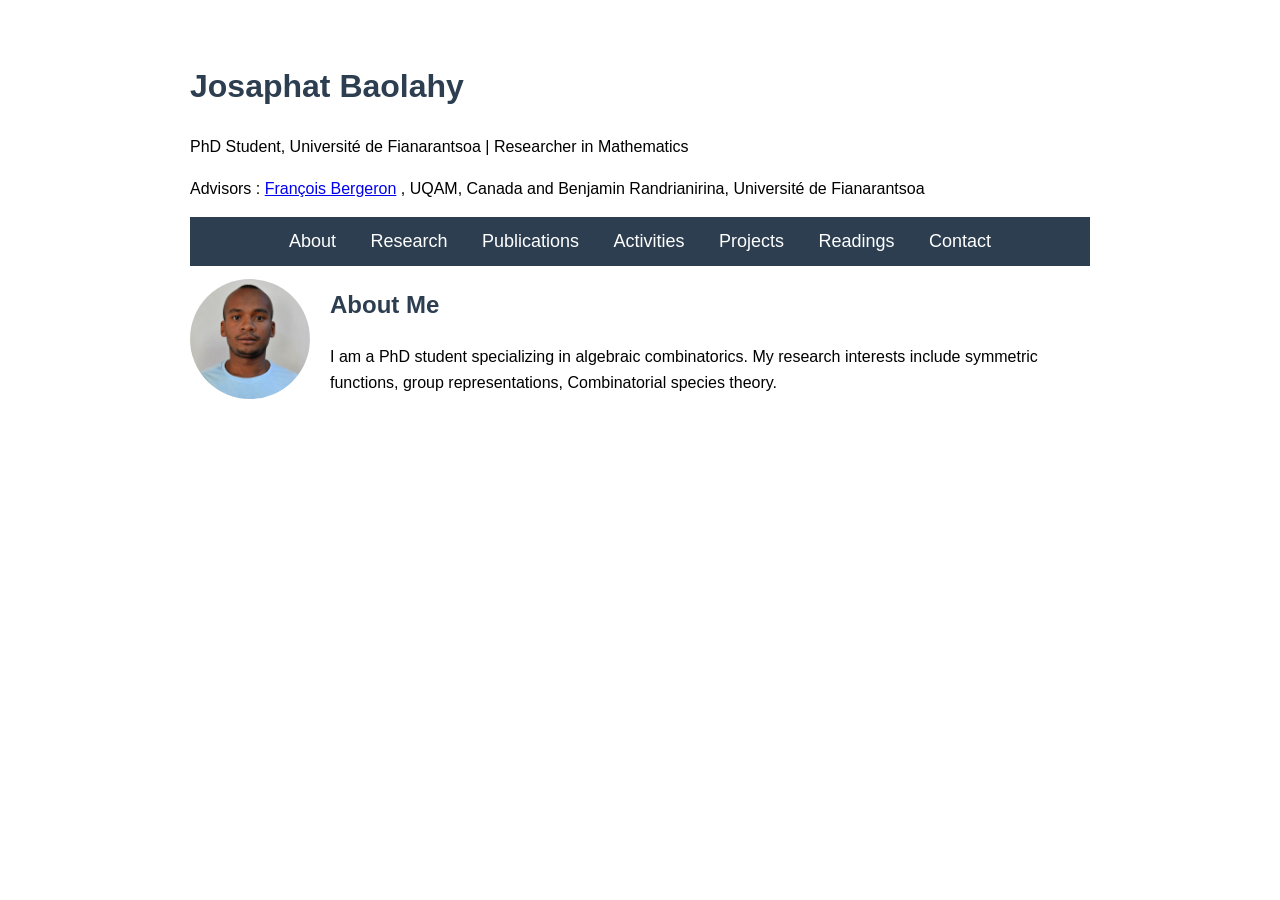
==== index.html @ b623a499 "Update index.html" ====
<!DOCTYPE html>
<html lang="en">
<head>
    <meta charset="UTF-8">
    <meta name="viewport" content="width=device-width, initial-scale=1.0">
    <title>Josaphat Baolahy - Website</title>
    <style>
        body {
            font-family: Arial, sans-serif;
            max-width: 900px;
            margin: 20px auto;
            padding: 20px;
            line-height: 1.6;
        }
        h1, h2 {
            color: #2c3e50;
        }
        nav {
            background: #2c3e50;
            padding: 10px;
            text-align: center;
        }
        nav a {
            color: white;
            margin: 0 15px;
            text-decoration: none;
            font-size: 18px;
        }
        nav a:hover {
            text-decoration: underline;
        }
        .content {
            display: none;
            align-items: center;
        }
        .active {
            display: flex;
        }
        .content img {
            width: 120px;
            height: 120px;
            border-radius: 50%;
            margin-right: 20px;
        }
    </style>
    <script>
        function showSection(sectionId) {
            var sections = document.querySelectorAll('.content');
            sections.forEach(section => section.classList.remove('active'));
            document.getElementById(sectionId).classList.add('active');
        }
    </script>
</head>
<body>
    <header>
        <h1>Josaphat Baolahy</h1>
        <p>PhD Student, Université de Fianarantsoa | Researcher in Mathematics</p>
        <p>Advisors : <a href="https://bergeron.math.uqam.ca/fr/francois-bergeron/"> François Bergeron</a> , UQAM, Canada and Benjamin Randrianirina, Université de Fianarantsoa </p>
    </header>
    
    <nav>
        <a href="#" onclick="showSection('about')">About</a>
        <a href="#" onclick="showSection('research')">Research</a>
        <a href="#" onclick="showSection('publications')">Publications</a>
        <a href="#" onclick="showSection('activities')">Activities</a>
        <a href="#" onclick="showSection('projects')">Projects</a>
        <a href="#" onclick="showSection('readings')">Readings</a>
        <a href="#" onclick="showSection('contact')">Contact</a>
    </nav>
    
    <section id="about" class="content active">
        <img src="Josaphat-Baolahy.jpg" alt="About Me Image">
        <div>
            <h2>About Me</h2>
            <p>I am a PhD student specializing in algebraic combinatorics. My research interests include symmetric functions, group representations, Combinatorial species theory.</p>
        </div>
    </section>
    
    <section id="research" class="content">
        <div>
            <h2>Research</h2>
            <ol>
                <li> <a href="https://www.researchgate.net/publication/368405559_Schur_expansion_of_the_cycle_index_series_of_species"> Schur expansion of the cycle index series </a>- Master Thesis</li>
                <li> <a href="https://www.researchgate.net/publication/384903000_Class_Order_of_the_Cycle_Partition_nm_in_S"> Class Order of the Cycle Partition $(nm)$ in $S_n\wr S_m$ </a></li>
                
            </ol>
            <p>My current work focuses on Schur positivity in symmetric functions and Schur expansion of tensor power .</p>
            
        </div>
    </section>
    
    <section id="publications" class="content">
        <div>
            <h2>Publications</h2>
            <p> No publications yet </p>
        </div>
    </section>
    
    <section id="activities" class="content">
        <div>
            <h2>Activities</h2>
            <ul>
                <li><a href="https://math.stackexchange.com/users/677838/josaphat-baolahy">Math Stackexchange</a></li>
                <li><a href="https://www.hackerrank.com/profile/japhtbaolahy">Hackerrank 2</a> </li>
                <li><a href="https://oeis.org/search?q=josaphat+baolahy&language=english&go=Search">OEIS </a> </li>
                <li><p> Learning Data Science Data Wrangling, Exploration, Visualization, and Modeling with Python, par Sam Lau, Joseph Gonzalez, Deborah Nolan · 2023</p></li>
                <li><p>Hands-On Machine Learning with Scikit-Learn, Keras, and TensorFlow, par Aurélien Géron · 2022</p></li>
            </ul>
        </div>
    </section>
    <section id="projects" class="content">
        <div>
            <h2>Projects</h2>
            <ul>
                <li> <strong> Finance</strong></li>
                <li> <strong> Healthcare</strong></li>
                <li> <strong> Climate Change and Ecology</strong></li>
                <li> <strong> Business</strong></li>
            </ul>
        </div>

    </section>
    <section id="readings" class="content">
        <div>
            <h2>Readings</h2>
            <ul>
               <li><p>The Man Who Solved the Market: How Jim Simons Launched the Quant Revolution Hardcover – Illustrated, November 5, 2019, by Gregory Zuckerman</p></li> 
            </ul>

        </div>
    </section>
    <section id="contact" class="content">
        <div>
            <h2>Contact</h2>
            <p>Email1: <a href="mailto:japhtbaolahy@gmail.com"> japhtbaolahy@gmail.com </a></p>
            <p>Email2: <a href="mailto:josaphat.baolahy@univ-fianarantsoa.mg"> josaphat.baolahy@univ-fianarantsoa.mg</a></p>
        </div>
    </section>
</body>
</html>
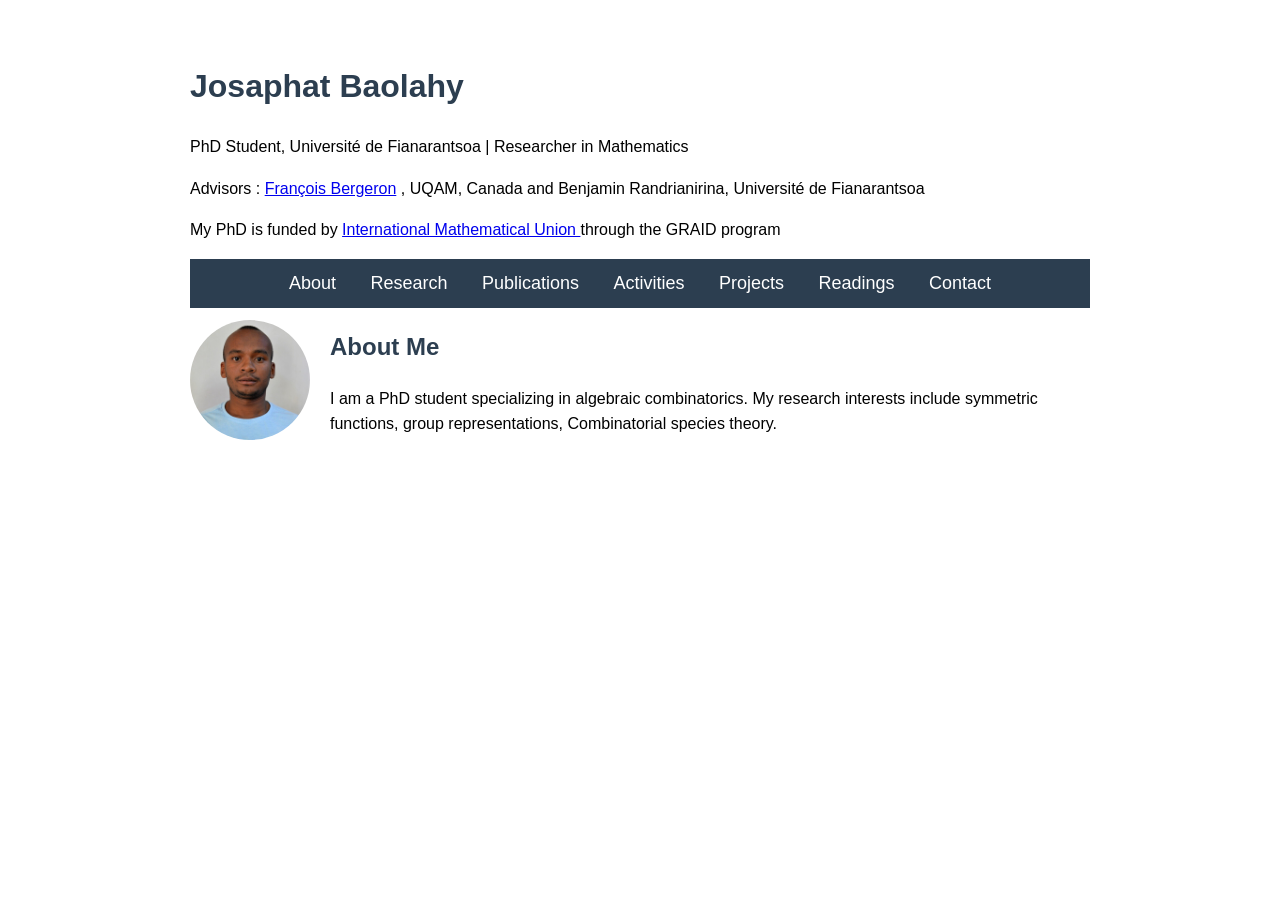
==== commit 5d6e20f8: "Update index.html" ====
--- a/index.html
+++ b/index.html
@@ -56,6 +56,7 @@
         <h1>Josaphat Baolahy</h1>
         <p>PhD Student, Université de Fianarantsoa | Researcher in Mathematics</p>
         <p>Advisors : <a href="https://bergeron.math.uqam.ca/fr/francois-bergeron/"> François Bergeron</a> , UQAM, Canada and Benjamin Randrianirina, Université de Fianarantsoa </p>
+        <p>My PhD is funded by <a href="https://friends-imu.org/graid/"> International Mathematical Union </a> through the GRAID program </p>
     </header>
     
     <nav>
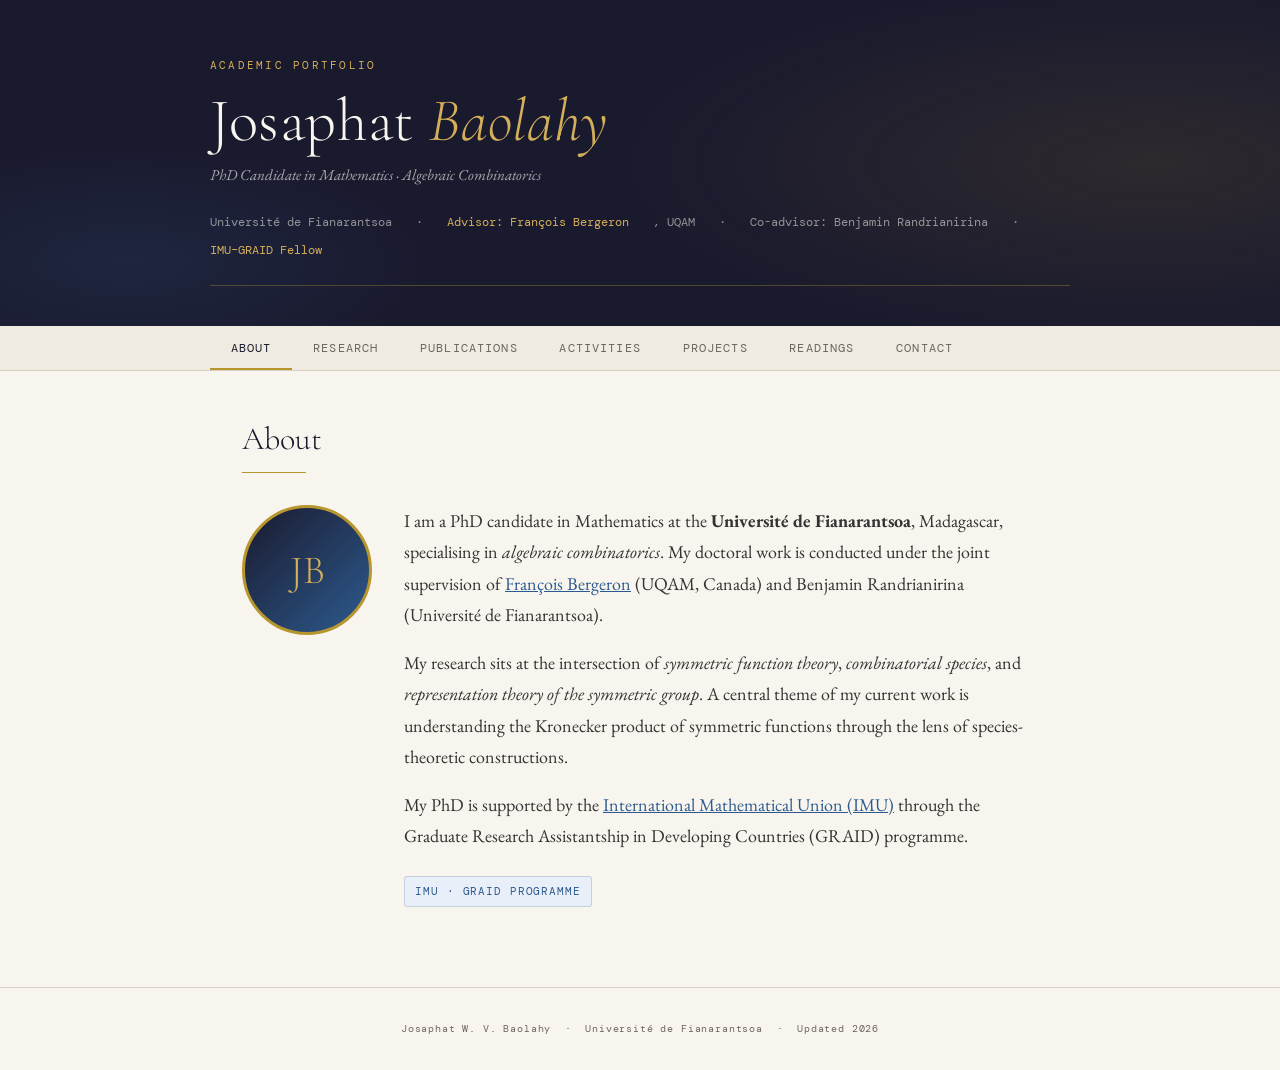
==== commit 9801464b: "Update index.html" ====
--- a/index.html
+++ b/index.html
@@ -1,142 +1,819 @@
 <!DOCTYPE html>
 <html lang="en">
 <head>
-    <meta charset="UTF-8">
-    <meta name="viewport" content="width=device-width, initial-scale=1.0">
-    <title>Josaphat Baolahy - Website</title>
-    <style>
-        body {
-            font-family: Arial, sans-serif;
-            max-width: 900px;
-            margin: 20px auto;
-            padding: 20px;
-            line-height: 1.6;
-        }
-        h1, h2 {
-            color: #2c3e50;
-        }
-        nav {
-            background: #2c3e50;
-            padding: 10px;
-            text-align: center;
-        }
-        nav a {
-            color: white;
-            margin: 0 15px;
-            text-decoration: none;
-            font-size: 18px;
-        }
-        nav a:hover {
-            text-decoration: underline;
-        }
-        .content {
-            display: none;
-            align-items: center;
-        }
-        .active {
-            display: flex;
-        }
-        .content img {
-            width: 120px;
-            height: 120px;
-            border-radius: 50%;
-            margin-right: 20px;
-        }
-    </style>
-    <script>
-        function showSection(sectionId) {
-            var sections = document.querySelectorAll('.content');
-            sections.forEach(section => section.classList.remove('active'));
-            document.getElementById(sectionId).classList.add('active');
-        }
-    </script>
+  <meta charset="UTF-8" />
+  <meta name="viewport" content="width=device-width, initial-scale=1.0" />
+  <title>Josaphat Baolahy — Mathematician</title>
+  <link rel="preconnect" href="https://fonts.googleapis.com" />
+  <link rel="preconnect" href="https://fonts.gstatic.com" crossorigin />
+  <link href="https://fonts.googleapis.com/css2?family=EB+Garamond:ital,wght@0,400;0,500;0,600;1,400;1,500&family=DM+Mono:wght@300;400&family=Cormorant+Garamond:ital,wght@0,300;0,400;0,600;1,300;1,400&display=swap" rel="stylesheet" />
+  <style>
+    :root {
+      --ink:        #1a1a2e;
+      --paper:      #f8f5ef;
+      --cream:      #f0ebe0;
+      --gold:       #b8962e;
+      --gold-light: #d4af5a;
+      --muted:      #6b6560;
+      --rule:       #d8d0c4;
+      --accent:     #2d5a8e;
+      --accent-lt:  #e8eff8;
+      --card-bg:    #ffffff;
+    }
+
+    *, *::before, *::after { box-sizing: border-box; margin: 0; padding: 0; }
+
+    html { scroll-behavior: smooth; }
+
+    body {
+      font-family: 'EB Garamond', Georgia, serif;
+      background: var(--paper);
+      color: var(--ink);
+      font-size: 18px;
+      line-height: 1.75;
+    }
+
+    /* ── HEADER ── */
+    header {
+      background: var(--ink);
+      color: var(--paper);
+      padding: 3.5rem 2rem 2.5rem;
+      position: relative;
+      overflow: hidden;
+    }
+    header::before {
+      content: '';
+      position: absolute;
+      top: 0; left: 0; right: 0; bottom: 0;
+      background:
+        radial-gradient(ellipse 60% 80% at 90% 50%, rgba(184,150,46,0.12) 0%, transparent 70%),
+        radial-gradient(ellipse 40% 60% at 10% 80%, rgba(45,90,142,0.18) 0%, transparent 60%);
+      pointer-events: none;
+    }
+    .header-inner {
+      max-width: 860px;
+      margin: 0 auto;
+      position: relative;
+    }
+    .header-label {
+      font-family: 'DM Mono', monospace;
+      font-size: 0.7rem;
+      letter-spacing: 0.2em;
+      text-transform: uppercase;
+      color: var(--gold-light);
+      margin-bottom: 0.75rem;
+    }
+    header h1 {
+      font-family: 'Cormorant Garamond', serif;
+      font-weight: 300;
+      font-size: clamp(2.4rem, 6vw, 3.8rem);
+      line-height: 1.1;
+      letter-spacing: 0.01em;
+      margin-bottom: 0.5rem;
+    }
+    header h1 em {
+      font-style: italic;
+      color: var(--gold-light);
+    }
+    .header-sub {
+      font-size: 0.95rem;
+      color: rgba(248,245,239,0.65);
+      margin-bottom: 1.5rem;
+      font-style: italic;
+    }
+    .header-meta {
+      display: flex;
+      flex-wrap: wrap;
+      gap: 0.5rem 1.5rem;
+      font-family: 'DM Mono', monospace;
+      font-size: 0.72rem;
+      color: rgba(248,245,239,0.55);
+    }
+    .header-meta a { color: var(--gold-light); text-decoration: none; }
+    .header-meta a:hover { text-decoration: underline; }
+    .header-divider {
+      border: none;
+      border-top: 1px solid rgba(184,150,46,0.35);
+      margin: 1.5rem 0 0;
+    }
+
+    /* ── NAV ── */
+    nav {
+      background: var(--cream);
+      border-bottom: 1px solid var(--rule);
+      position: sticky;
+      top: 0;
+      z-index: 100;
+    }
+    .nav-inner {
+      max-width: 860px;
+      margin: 0 auto;
+      display: flex;
+      gap: 0;
+      overflow-x: auto;
+      scrollbar-width: none;
+    }
+    .nav-inner::-webkit-scrollbar { display: none; }
+    nav button {
+      background: none;
+      border: none;
+      padding: 0.9rem 1.3rem;
+      font-family: 'DM Mono', monospace;
+      font-size: 0.72rem;
+      letter-spacing: 0.1em;
+      text-transform: uppercase;
+      color: var(--muted);
+      cursor: pointer;
+      white-space: nowrap;
+      position: relative;
+      transition: color 0.2s;
+    }
+    nav button::after {
+      content: '';
+      position: absolute;
+      bottom: 0; left: 0; right: 0;
+      height: 2px;
+      background: var(--gold);
+      transform: scaleX(0);
+      transition: transform 0.2s ease;
+    }
+    nav button:hover { color: var(--ink); }
+    nav button.active { color: var(--ink); }
+    nav button.active::after { transform: scaleX(1); }
+
+    /* ── MAIN ── */
+    main {
+      max-width: 860px;
+      margin: 0 auto;
+      padding: 2.5rem 2rem 5rem;
+    }
+
+    .section { display: none; animation: fadeUp 0.35s ease both; }
+    .section.active { display: block; }
+
+    @keyframes fadeUp {
+      from { opacity: 0; transform: translateY(10px); }
+      to   { opacity: 1; transform: translateY(0); }
+    }
+
+    /* ── SECTION HEADER ── */
+    .section-title {
+      font-family: 'Cormorant Garamond', serif;
+      font-weight: 300;
+      font-size: 2rem;
+      color: var(--ink);
+      margin-bottom: 0.3rem;
+    }
+    .section-rule {
+      border: none;
+      border-top: 1px solid var(--gold);
+      margin-bottom: 2rem;
+      width: 4rem;
+    }
+
+    /* ── ABOUT ── */
+    .about-grid {
+      display: grid;
+      grid-template-columns: 130px 1fr;
+      gap: 2rem;
+      align-items: start;
+    }
+    @media (max-width: 560px) {
+      .about-grid { grid-template-columns: 1fr; }
+      .about-photo { width: 100px !important; }
+    }
+    .about-photo {
+      width: 130px;
+      height: 130px;
+      border-radius: 50%;
+      object-fit: cover;
+      border: 3px solid var(--gold);
+      display: block;
+    }
+    .about-photo-placeholder {
+      width: 130px;
+      height: 130px;
+      border-radius: 50%;
+      background: linear-gradient(135deg, var(--ink) 0%, var(--accent) 100%);
+      display: flex;
+      align-items: center;
+      justify-content: center;
+      color: var(--gold-light);
+      font-family: 'Cormorant Garamond', serif;
+      font-size: 2.5rem;
+      font-weight: 300;
+      border: 3px solid var(--gold);
+      flex-shrink: 0;
+    }
+    .about-text p { margin-bottom: 1rem; color: #333; }
+    .about-text p:last-child { margin-bottom: 0; }
+    .about-text a { color: var(--accent); }
+    .funding-tag {
+      display: inline-flex;
+      align-items: center;
+      gap: 0.4rem;
+      font-family: 'DM Mono', monospace;
+      font-size: 0.68rem;
+      letter-spacing: 0.08em;
+      text-transform: uppercase;
+      background: var(--accent-lt);
+      color: var(--accent);
+      border: 1px solid rgba(45,90,142,0.2);
+      border-radius: 3px;
+      padding: 0.3rem 0.65rem;
+      margin-top: 0.5rem;
+    }
+
+    /* ── RESEARCH ── */
+    .paper-card {
+      background: var(--card-bg);
+      border: 1px solid var(--rule);
+      border-left: 3px solid var(--gold);
+      border-radius: 4px;
+      padding: 1.4rem 1.5rem;
+      margin-bottom: 1.2rem;
+      transition: box-shadow 0.2s, border-left-color 0.2s;
+    }
+    .paper-card:hover {
+      box-shadow: 0 4px 16px rgba(0,0,0,0.07);
+      border-left-color: var(--accent);
+    }
+    .paper-card .paper-tag {
+      font-family: 'DM Mono', monospace;
+      font-size: 0.65rem;
+      letter-spacing: 0.12em;
+      text-transform: uppercase;
+      color: var(--gold);
+      margin-bottom: 0.4rem;
+    }
+    .paper-card h3 {
+      font-family: 'Cormorant Garamond', serif;
+      font-weight: 500;
+      font-size: 1.2rem;
+      margin-bottom: 0.4rem;
+      line-height: 1.35;
+    }
+    .paper-card h3 a { color: var(--ink); text-decoration: none; }
+    .paper-card h3 a:hover { color: var(--accent); }
+    .paper-card .paper-meta {
+      font-family: 'DM Mono', monospace;
+      font-size: 0.7rem;
+      color: var(--muted);
+      margin-bottom: 0.6rem;
+    }
+    .paper-card .paper-abstract {
+      font-size: 0.9rem;
+      color: #555;
+      line-height: 1.6;
+    }
+    .paper-card .paper-links {
+      margin-top: 0.9rem;
+      display: flex;
+      gap: 0.6rem;
+      flex-wrap: wrap;
+    }
+    .paper-link {
+      font-family: 'DM Mono', monospace;
+      font-size: 0.68rem;
+      letter-spacing: 0.06em;
+      text-transform: uppercase;
+      padding: 0.3rem 0.75rem;
+      border-radius: 3px;
+      text-decoration: none;
+      transition: background 0.2s, color 0.2s;
+    }
+    .paper-link.primary {
+      background: var(--ink);
+      color: var(--paper);
+    }
+    .paper-link.primary:hover { background: var(--accent); }
+    .paper-link.secondary {
+      background: transparent;
+      color: var(--muted);
+      border: 1px solid var(--rule);
+    }
+    .paper-link.secondary:hover { border-color: var(--accent); color: var(--accent); }
+
+    .research-interests {
+      background: var(--cream);
+      border: 1px solid var(--rule);
+      border-radius: 4px;
+      padding: 1.2rem 1.5rem;
+      margin-top: 1.5rem;
+    }
+    .research-interests h4 {
+      font-family: 'DM Mono', monospace;
+      font-size: 0.7rem;
+      letter-spacing: 0.12em;
+      text-transform: uppercase;
+      color: var(--muted);
+      margin-bottom: 0.7rem;
+    }
+    .interest-tags {
+      display: flex;
+      flex-wrap: wrap;
+      gap: 0.5rem;
+    }
+    .interest-tag {
+      font-size: 0.85rem;
+      font-style: italic;
+      background: white;
+      border: 1px solid var(--rule);
+      border-radius: 20px;
+      padding: 0.2rem 0.8rem;
+      color: var(--ink);
+    }
+
+    /* ── PUBLICATIONS ── */
+    .pub-badge {
+      display: inline-flex;
+      align-items: center;
+      gap: 0.5rem;
+      background: linear-gradient(135deg, var(--ink), var(--accent));
+      color: white;
+      font-family: 'DM Mono', monospace;
+      font-size: 0.7rem;
+      letter-spacing: 0.1em;
+      text-transform: uppercase;
+      padding: 0.35rem 0.9rem;
+      border-radius: 3px;
+      margin-bottom: 1.5rem;
+    }
+    .pub-badge::before {
+      content: '✦';
+      color: var(--gold-light);
+    }
+    .pub-entry {
+      background: var(--card-bg);
+      border: 1px solid var(--rule);
+      border-radius: 4px;
+      padding: 1.6rem;
+      margin-bottom: 1.2rem;
+    }
+    .pub-entry .pub-venue {
+      font-family: 'DM Mono', monospace;
+      font-size: 0.68rem;
+      letter-spacing: 0.1em;
+      text-transform: uppercase;
+      color: var(--gold);
+      margin-bottom: 0.5rem;
+    }
+    .pub-entry h3 {
+      font-family: 'Cormorant Garamond', serif;
+      font-size: 1.25rem;
+      font-weight: 500;
+      margin-bottom: 0.4rem;
+    }
+    .pub-entry .pub-authors {
+      font-size: 0.9rem;
+      font-style: italic;
+      color: var(--muted);
+      margin-bottom: 0.4rem;
+    }
+    .pub-entry .pub-details {
+      font-family: 'DM Mono', monospace;
+      font-size: 0.7rem;
+      color: var(--muted);
+      margin-bottom: 0.9rem;
+    }
+    .pub-keywords {
+      display: flex;
+      flex-wrap: wrap;
+      gap: 0.4rem;
+      margin-bottom: 1rem;
+    }
+    .pub-keyword {
+      font-family: 'DM Mono', monospace;
+      font-size: 0.62rem;
+      background: var(--accent-lt);
+      color: var(--accent);
+      border-radius: 2px;
+      padding: 0.15rem 0.5rem;
+    }
+
+    /* ── ACTIVITIES ── */
+    .activity-list { list-style: none; }
+    .activity-list li {
+      padding: 0.8rem 0;
+      border-bottom: 1px solid var(--rule);
+      display: flex;
+      align-items: flex-start;
+      gap: 1rem;
+    }
+    .activity-list li:last-child { border-bottom: none; }
+    .activity-icon {
+      font-family: 'DM Mono', monospace;
+      font-size: 0.65rem;
+      letter-spacing: 0.08em;
+      color: var(--gold);
+      text-transform: uppercase;
+      flex-shrink: 0;
+      margin-top: 0.15rem;
+      min-width: 60px;
+    }
+    .activity-list a { color: var(--accent); }
+    .activity-list p { font-style: italic; color: #555; font-size: 0.95rem; }
+
+    /* ── PROJECTS ── */
+    .projects-grid {
+      display: grid;
+      grid-template-columns: 1fr 1fr;
+      gap: 1rem;
+    }
+    @media (max-width: 560px) { .projects-grid { grid-template-columns: 1fr; } }
+    .project-card {
+      background: var(--card-bg);
+      border: 1px solid var(--rule);
+      border-radius: 4px;
+      padding: 1.3rem;
+      transition: box-shadow 0.2s;
+    }
+    .project-card:hover { box-shadow: 0 4px 14px rgba(0,0,0,0.07); }
+    .project-icon {
+      font-size: 1.4rem;
+      margin-bottom: 0.5rem;
+    }
+    .project-card h3 {
+      font-family: 'Cormorant Garamond', serif;
+      font-size: 1.1rem;
+      font-weight: 500;
+      margin-bottom: 0.3rem;
+    }
+    .project-card p {
+      font-size: 0.87rem;
+      color: var(--muted);
+      font-style: italic;
+    }
+    .project-status {
+      font-family: 'DM Mono', monospace;
+      font-size: 0.6rem;
+      letter-spacing: 0.1em;
+      text-transform: uppercase;
+      color: var(--gold);
+      margin-top: 0.5rem;
+    }
+
+    /* ── READINGS ── */
+    .book-card {
+      background: var(--card-bg);
+      border: 1px solid var(--rule);
+      border-radius: 4px;
+      padding: 1.3rem 1.5rem;
+      margin-bottom: 1rem;
+      display: flex;
+      gap: 1rem;
+      align-items: flex-start;
+    }
+    .book-spine {
+      width: 6px;
+      align-self: stretch;
+      background: var(--gold);
+      border-radius: 2px;
+      flex-shrink: 0;
+    }
+    .book-info h3 {
+      font-family: 'Cormorant Garamond', serif;
+      font-weight: 500;
+      font-size: 1.05rem;
+      line-height: 1.35;
+      margin-bottom: 0.3rem;
+    }
+    .book-info .book-author {
+      font-style: italic;
+      font-size: 0.88rem;
+      color: var(--muted);
+    }
+
+    /* ── CONTACT ── */
+    .contact-card {
+      background: var(--card-bg);
+      border: 1px solid var(--rule);
+      border-radius: 4px;
+      padding: 2rem;
+      max-width: 480px;
+    }
+    .contact-row {
+      display: flex;
+      align-items: center;
+      gap: 1rem;
+      padding: 0.75rem 0;
+      border-bottom: 1px solid var(--rule);
+    }
+    .contact-row:last-child { border-bottom: none; }
+    .contact-label {
+      font-family: 'DM Mono', monospace;
+      font-size: 0.68rem;
+      letter-spacing: 0.1em;
+      text-transform: uppercase;
+      color: var(--muted);
+      min-width: 70px;
+    }
+    .contact-row a {
+      color: var(--accent);
+      text-decoration: none;
+      font-size: 0.95rem;
+    }
+    .contact-row a:hover { text-decoration: underline; }
+
+    /* ── FOOTER ── */
+    footer {
+      text-align: center;
+      padding: 2rem;
+      font-family: 'DM Mono', monospace;
+      font-size: 0.65rem;
+      letter-spacing: 0.08em;
+      color: var(--muted);
+      border-top: 1px solid var(--rule);
+    }
+  </style>
 </head>
 <body>
-    <header>
-        <h1>Josaphat Baolahy</h1>
-        <p>PhD Student, Université de Fianarantsoa | Researcher in Mathematics</p>
-        <p>Advisors : <a href="https://bergeron.math.uqam.ca/fr/francois-bergeron/"> François Bergeron</a> , UQAM, Canada and Benjamin Randrianirina, Université de Fianarantsoa </p>
-        <p>My PhD is funded by <a href="https://friends-imu.org/graid/"> International Mathematical Union </a> through the GRAID program </p>
-    </header>
-    
-    <nav>
-        <a href="#" onclick="showSection('about')">About</a>
-        <a href="#" onclick="showSection('research')">Research</a>
-        <a href="#" onclick="showSection('publications')">Publications</a>
-        <a href="#" onclick="showSection('activities')">Activities</a>
-        <a href="#" onclick="showSection('projects')">Projects</a>
-        <a href="#" onclick="showSection('readings')">Readings</a>
-        <a href="#" onclick="showSection('contact')">Contact</a>
-    </nav>
-    
-    <section id="about" class="content active">
-        <img src="Josaphat-Baolahy.jpg" alt="About Me Image">
+
+<header>
+  <div class="header-inner">
+    <p class="header-label">Academic Portfolio</p>
+    <h1>Josaphat <em>Baolahy</em></h1>
+    <p class="header-sub">PhD Candidate in Mathematics · Algebraic Combinatorics</p>
+    <div class="header-meta">
+      <span>Université de Fianarantsoa</span>
+      <span>·</span>
+      <a href="https://bergeron.math.uqam.ca/fr/francois-bergeron/">Advisor: François Bergeron</a>, UQAM
+      <span>·</span>
+      <span>Co-advisor: Benjamin Randrianirina</span>
+      <span>·</span>
+      <a href="https://friends-imu.org/graid/">IMU–GRAID Fellow</a>
+    </div>
+    <hr class="header-divider" />
+  </div>
+</header>
+
+<nav>
+  <div class="nav-inner">
+    <button class="active" onclick="show('about', this)">About</button>
+    <button onclick="show('research', this)">Research</button>
+    <button onclick="show('publications', this)">Publications</button>
+    <button onclick="show('activities', this)">Activities</button>
+    <button onclick="show('projects', this)">Projects</button>
+    <button onclick="show('readings', this)">Readings</button>
+    <button onclick="show('contact', this)">Contact</button>
+  </div>
+</nav>
+
+<main>
+
+  <!-- ABOUT -->
+  <section id="about" class="section active">
+    <h2 class="section-title">About</h2>
+    <hr class="section-rule" />
+    <div class="about-grid">
+      <div class="about-photo-placeholder">JB</div>
+      <div class="about-text">
+        <p>
+          I am a PhD candidate in Mathematics at the <strong>Université de Fianarantsoa</strong>, Madagascar,
+          specialising in <em>algebraic combinatorics</em>. My doctoral work is conducted under the joint supervision
+          of <a href="https://bergeron.math.uqam.ca/fr/francois-bergeron/">François Bergeron</a> (UQAM, Canada)
+          and Benjamin Randrianirina (Université de Fianarantsoa).
+        </p>
+        <p>
+          My research sits at the intersection of <em>symmetric function theory</em>,
+          <em>combinatorial species</em>, and <em>representation theory of the symmetric group</em>.
+          A central theme of my current work is understanding the Kronecker product of symmetric functions
+          through the lens of species-theoretic constructions.
+        </p>
+        <p>
+          My PhD is supported by the
+          <a href="https://friends-imu.org/graid/">International Mathematical Union (IMU)</a>
+          through the Graduate Research Assistantship in Developing Countries (GRAID) programme.
+        </p>
+        <span class="funding-tag">IMU · GRAID Programme</span>
+      </div>
+    </div>
+  </section>
+
+  <!-- RESEARCH -->
+  <section id="research" class="section">
+    <h2 class="section-title">Research</h2>
+    <hr class="section-rule" />
+
+    <div class="paper-card">
+      <p class="paper-tag">Published · 2026</p>
+      <h3><a href="https://doi.org/10.54550/ECA2026V6S3R19" target="_blank">
+        Species, Symmetric Functions and Kronecker Product
+      </a></h3>
+      <p class="paper-meta">
+        J. W. V. Baolahy &amp; B. Randrianirina &nbsp;·&nbsp;
+        <em>Enumerative Combinatorics and Applications</em>, Vol. 6, No. 3, Article #S2R19, 2026
+      </p>
+      <p class="paper-abstract">
+        We study two new families of symmetric functions arising from a species-theoretic construction
+        motivated by cycle structure. For each partition of <em>n</em>, we define two families of combinatorial
+        molecules giving rise to bases of the homogeneous symmetric functions of degree <em>n</em>. We
+        prove closure under the Kronecker product and generalise the classical Garsia–Remmel theorem to
+        these new settings.
+      </p>
+      <div class="paper-links">
+        <a href="https://doi.org/10.54550/ECA2026V6S3R19" class="paper-link primary" target="_blank">DOI ↗</a>
+        <a href="https://ecajournal.haifa.ac.il/Volume2026/ECA2026_S2A19.pdf" class="paper-link secondary" target="_blank">PDF ↗</a>
+      </div>
+    </div>
+
+    <div class="paper-card">
+      <p class="paper-tag">Master Thesis · 2023</p>
+      <h3><a href="https://www.researchgate.net/publication/368405559_Schur_expansion_of_the_cycle_index_series_of_species" target="_blank">
+        Schur Expansion of the Cycle Index Series of Species
+      </a></h3>
+      <p class="paper-meta">J. W. V. Baolahy &nbsp;·&nbsp; Master Thesis, Université de Fianarantsoa</p>
+      <p class="paper-abstract">
+        A study of the Schur-positive decomposition of cycle index series associated with combinatorial
+        species, exploring the representation-theoretic underpinnings of species-generated symmetric functions.
+      </p>
+      <div class="paper-links">
+        <a href="https://www.researchgate.net/publication/368405559_Schur_expansion_of_the_cycle_index_series_of_species" class="paper-link primary" target="_blank">ResearchGate ↗</a>
+      </div>
+    </div>
+
+    <div class="paper-card">
+      <p class="paper-tag">Preprint</p>
+      <h3><a href="https://www.researchgate.net/publication/384903000_Class_Order_of_the_Cycle_Partition_nm_in_S" target="_blank">
+        Class Order of the Cycle Partition (nm) in S<sub>n</sub> ≀ S<sub>m</sub>
+      </a></h3>
+      <p class="paper-meta">J. W. V. Baolahy</p>
+      <p class="paper-abstract">
+        An investigation of the class orders of specific cycle partitions in the wreath product
+        S<sub>n</sub> ≀ S<sub>m</sub>, contributing to the combinatorial study of these groups.
+      </p>
+      <div class="paper-links">
+        <a href="https://www.researchgate.net/publication/384903000_Class_Order_of_the_Cycle_Partition_nm_in_S" class="paper-link primary" target="_blank">ResearchGate ↗</a>
+      </div>
+    </div>
+
+    <div class="research-interests">
+      <h4>Research Interests</h4>
+      <div class="interest-tags">
+        <span class="interest-tag">Symmetric Functions</span>
+        <span class="interest-tag">Combinatorial Species Theory</span>
+        <span class="interest-tag">Kronecker Product</span>
+        <span class="interest-tag">Schur Positivity</span>
+        <span class="interest-tag">Group Representations</span>
+        <span class="interest-tag">Cycle Index Series</span>
+        <span class="interest-tag">Algebraic Combinatorics</span>
+      </div>
+    </div>
+  </section>
+
+  <!-- PUBLICATIONS -->
+  <section id="publications" class="section">
+    <h2 class="section-title">Publications</h2>
+    <hr class="section-rule" />
+
+    <span class="pub-badge">Peer-Reviewed Article</span>
+
+    <div class="pub-entry">
+      <p class="pub-venue">Enumerative Combinatorics and Applications · ECA 6:3 (2026) #S2R19</p>
+      <h3>Species, Symmetric Functions and Kronecker Product</h3>
+      <p class="pub-authors">Josaphat W. V. Baolahy and Benjamin Randrianirina</p>
+      <p class="pub-details">
+        Received: December 12, 2025 &nbsp;·&nbsp; Accepted: April 26, 2026 &nbsp;·&nbsp; Published: May 8, 2026
+        &nbsp;·&nbsp; DOI: 10.54550/ECA2026V6S3R19
+        &nbsp;·&nbsp; Released under CC BY-ND 4.0
+      </p>
+      <div class="pub-keywords">
+        <span class="pub-keyword">Algebraic Combinatorics</span>
+        <span class="pub-keyword">Species Theory</span>
+        <span class="pub-keyword">Cycle Index Series</span>
+        <span class="pub-keyword">Kronecker Product</span>
+        <span class="pub-keyword">Symmetric Functions</span>
+        <span class="pub-keyword">MSC: 05E05 · 05A15 · 05E10 · 18D10</span>
+      </div>
+      <div class="paper-links">
+        <a href="https://doi.org/10.54550/ECA2026V6S3R19" class="paper-link primary" target="_blank">DOI ↗</a>
+        <a href="https://ecajournal.haifa.ac.il/Volume2026/ECA2026_S2A19.pdf" class="paper-link secondary" target="_blank">Full PDF ↗</a>
+      </div>
+    </div>
+  </section>
+
+  <!-- ACTIVITIES -->
+  <section id="activities" class="section">
+    <h2 class="section-title">Activities</h2>
+    <hr class="section-rule" />
+    <ul class="activity-list">
+      <li>
+        <span class="activity-icon">Q &amp; A</span>
         <div>
-            <h2>About Me</h2>
-            <p>I am a PhD student specializing in algebraic combinatorics. My research interests include symmetric functions, group representations, Combinatorial species theory.</p>
+          <a href="https://math.stackexchange.com/users/677838/josaphat-baolahy" target="_blank">Mathematics Stack Exchange</a>
+          <p>Active contributor to mathematical problem-solving and discussion.</p>
         </div>
-    </section>
-    
-    <section id="research" class="content">
+      </li>
+      <li>
+        <span class="activity-icon">Coding</span>
         <div>
-            <h2>Research</h2>
-            <ol>
-                <li> <a href="https://www.researchgate.net/publication/368405559_Schur_expansion_of_the_cycle_index_series_of_species"> Schur expansion of the cycle index series </a>- Master Thesis</li>
-                <li> <a href="https://www.researchgate.net/publication/384903000_Class_Order_of_the_Cycle_Partition_nm_in_S"> Class Order of the Cycle Partition $(nm)$ in $S_n\wr S_m$ </a></li>
-                
-            </ol>
-            <p>My current work focuses on Schur positivity in symmetric functions and Schur expansion of tensor power .</p>
-            
+          <a href="https://www.hackerrank.com/profile/japhtbaolahy" target="_blank">HackerRank</a>
+          <p>Competitive programming and algorithmic problem-solving.</p>
         </div>
-    </section>
-    
-    <section id="publications" class="content">
+      </li>
+      <li>
+        <span class="activity-icon">Sequences</span>
         <div>
-            <h2>Publications</h2>
-            <p> No publications yet </p>
+          <a href="https://oeis.org/search?q=josaphat+baolahy&language=english&go=Search" target="_blank">OEIS Contributions</a>
+          <p>Contributor to the Online Encyclopedia of Integer Sequences.</p>
         </div>
-    </section>
-    
-    <section id="activities" class="content">
+      </li>
+      <li>
+        <span class="activity-icon">Learning</span>
         <div>
-            <h2>Activities</h2>
-            <ul>
-                <li><a href="https://math.stackexchange.com/users/677838/josaphat-baolahy">Math Stackexchange</a></li>
-                <li><a href="https://www.hackerrank.com/profile/japhtbaolahy">Hackerrank 2</a> </li>
-                <li><a href="https://oeis.org/search?q=josaphat+baolahy&language=english&go=Search">OEIS </a> </li>
-                <li><p> Learning Data Science Data Wrangling, Exploration, Visualization, and Modeling with Python, par Sam Lau, Joseph Gonzalez, Deborah Nolan · 2023</p></li>
-                <li><p>Hands-On Machine Learning with Scikit-Learn, Keras, and TensorFlow, par Aurélien Géron · 2022</p></li>
-            </ul>
+          <p><em>Learning Data Science: Data Wrangling, Exploration, Visualization, and Modeling with Python</em> — Sam Lau, Joseph Gonzalez, Deborah Nolan (2023)</p>
         </div>
-    </section>
-    <section id="projects" class="content">
+      </li>
+      <li>
+        <span class="activity-icon">Learning</span>
         <div>
-            <h2>Projects</h2>
-            <ul>
-                <li> <strong> Finance</strong></li>
-                <li> <strong> Healthcare</strong></li>
-                <li> <strong> Climate Change and Ecology</strong></li>
-                <li> <strong> Business</strong></li>
-            </ul>
+          <p><em>Hands-On Machine Learning with Scikit-Learn, Keras, and TensorFlow</em> — Aurélien Géron (2022)</p>
         </div>
-
-    </section>
-    <section id="readings" class="content">
-        <div>
-            <h2>Readings</h2>
-            <ul>
-               <li><p>The Man Who Solved the Market: How Jim Simons Launched the Quant Revolution Hardcover – Illustrated, November 5, 2019, by Gregory Zuckerman</p></li> 
-            </ul>
-
-        </div>
-    </section>
-    <section id="contact" class="content">
-        <div>
-            <h2>Contact</h2>
-            <p>Email1: <a href="mailto:japhtbaolahy@gmail.com"> japhtbaolahy@gmail.com </a></p>
-            <p>Email2: <a href="mailto:josaphat.baolahy@univ-fianarantsoa.mg"> josaphat.baolahy@univ-fianarantsoa.mg</a></p>
-        </div>
-    </section>
+      </li>
+    </ul>
+  </section>
+
+  <!-- PROJECTS -->
+  <section id="projects" class="section">
+    <h2 class="section-title">Projects</h2>
+    <hr class="section-rule" />
+    <p style="color:var(--muted); font-style:italic; margin-bottom:1.5rem; font-size:0.95rem;">
+      Applied mathematics and data science projects currently in development.
+    </p>
+    <div class="projects-grid">
+      <div class="project-card">
+        <div class="project-icon">📈</div>
+        <h3>Finance</h3>
+        <p>Mathematical modelling and quantitative analysis in financial systems.</p>
+        <p class="project-status">In development</p>
+      </div>
+      <div class="project-card">
+        <div class="project-icon">🏥</div>
+        <h3>Healthcare</h3>
+        <p>Data-driven approaches to healthcare modelling and analytics.</p>
+        <p class="project-status">In development</p>
+      </div>
+      <div class="project-card">
+        <div class="project-icon">🌍</div>
+        <h3>Climate &amp; Ecology</h3>
+        <p>Statistical and combinatorial tools applied to climate change research.</p>
+        <p class="project-status">In development</p>
+      </div>
+      <div class="project-card">
+        <div class="project-icon">💼</div>
+        <h3>Business</h3>
+        <p>Optimisation and decision-making models for business applications.</p>
+        <p class="project-status">In development</p>
+      </div>
+    </div>
+  </section>
+
+  <!-- READINGS -->
+  <section id="readings" class="section">
+    <h2 class="section-title">Readings</h2>
+    <hr class="section-rule" />
+    <div class="book-card">
+      <div class="book-spine"></div>
+      <div class="book-info">
+        <h3>The Man Who Solved the Market: How Jim Simons Launched the Quant Revolution</h3>
+        <p class="book-author">Gregory Zuckerman — Portfolio/Penguin, November 2019</p>
+      </div>
+    </div>
+  </section>
+
+  <!-- CONTACT -->
+  <section id="contact" class="section">
+    <h2 class="section-title">Contact</h2>
+    <hr class="section-rule" />
+    <div class="contact-card">
+      <div class="contact-row">
+        <span class="contact-label">Personal</span>
+        <a href="mailto:japhtbaolahy@gmail.com">japhtbaolahy@gmail.com</a>
+      </div>
+      <div class="contact-row">
+        <span class="contact-label">Institutional</span>
+        <a href="mailto:josaphat.baolahy@univ-fianarantsoa.mg">josaphat.baolahy@univ-fianarantsoa.mg</a>
+      </div>
+      <div class="contact-row">
+        <span class="contact-label">University</span>
+        <span style="font-size:0.92rem; color:#444;">Université de Fianarantsoa, Madagascar</span>
+      </div>
+    </div>
+  </section>
+
+</main>
+
+<footer>
+  Josaphat W. V. Baolahy &nbsp;·&nbsp; Université de Fianarantsoa &nbsp;·&nbsp; Updated 2026
+</footer>
+
+<script>
+  function show(id, btn) {
+    document.querySelectorAll('.section').forEach(s => s.classList.remove('active'));
+    document.querySelectorAll('nav button').forEach(b => b.classList.remove('active'));
+    document.getElementById(id).classList.add('active');
+    btn.classList.add('active');
+  }
+</script>
 </body>
 </html>
-
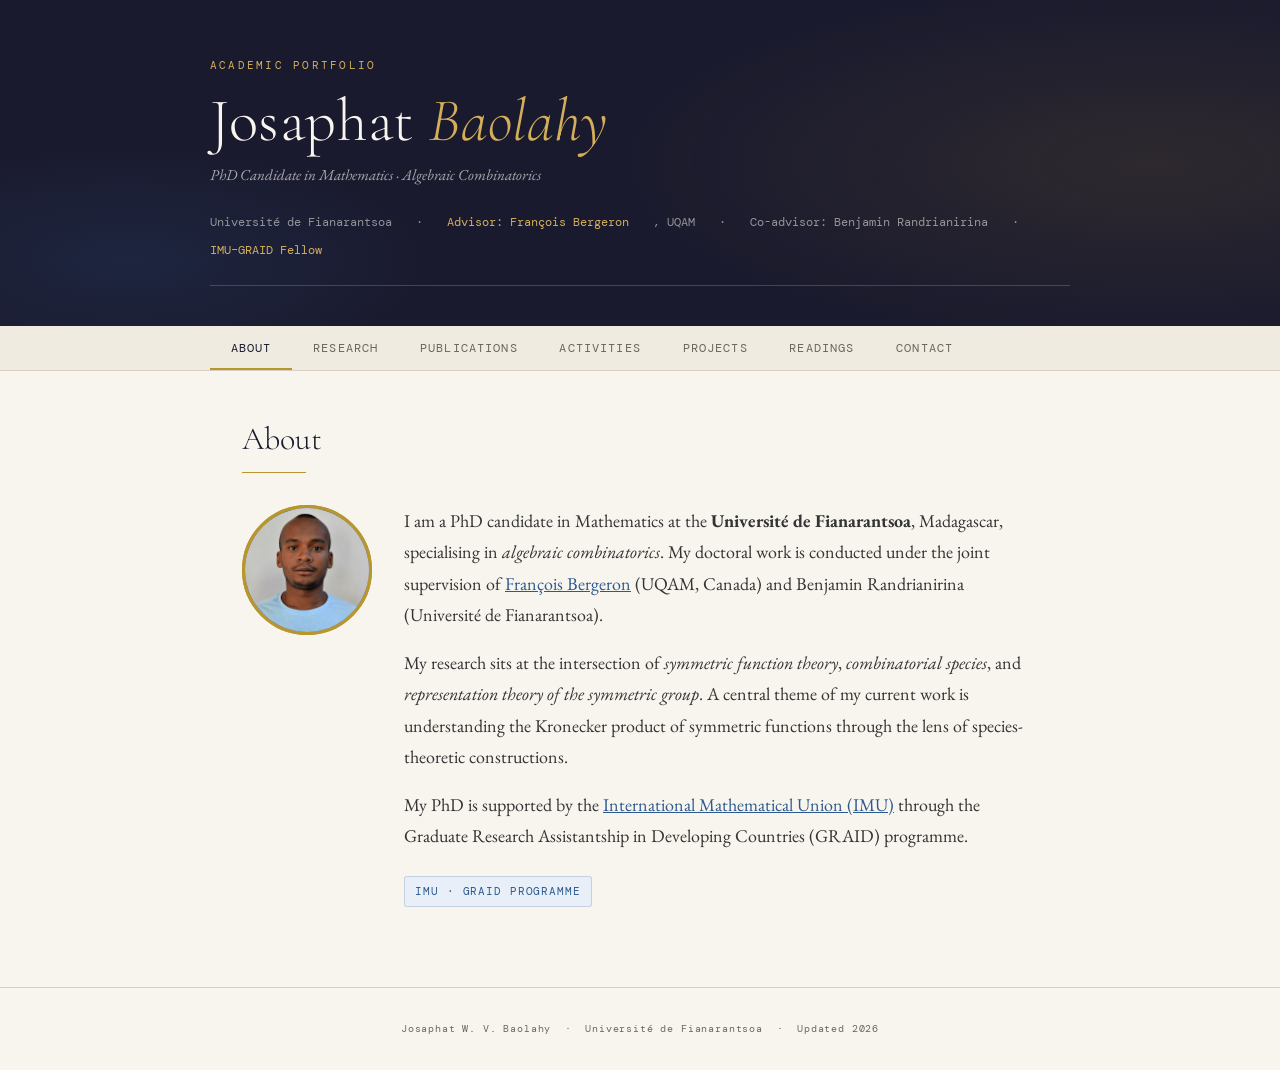
==== commit 9031723b: "Update about section with profile image Replaced placeholder with actual image for about section." ====
--- a/index.html
+++ b/index.html
@@ -566,7 +566,7 @@
     <h2 class="section-title">About</h2>
     <hr class="section-rule" />
     <div class="about-grid">
-      <div class="about-photo-placeholder">JB</div>
+      <div class="about-photo-placeholder"><img src="Josaphat-Baolahy.jpg" alt="Josaphat Baolahy" class="about-photo"></div>
       <div class="about-text">
         <p>
           I am a PhD candidate in Mathematics at the <strong>Université de Fianarantsoa</strong>, Madagascar,
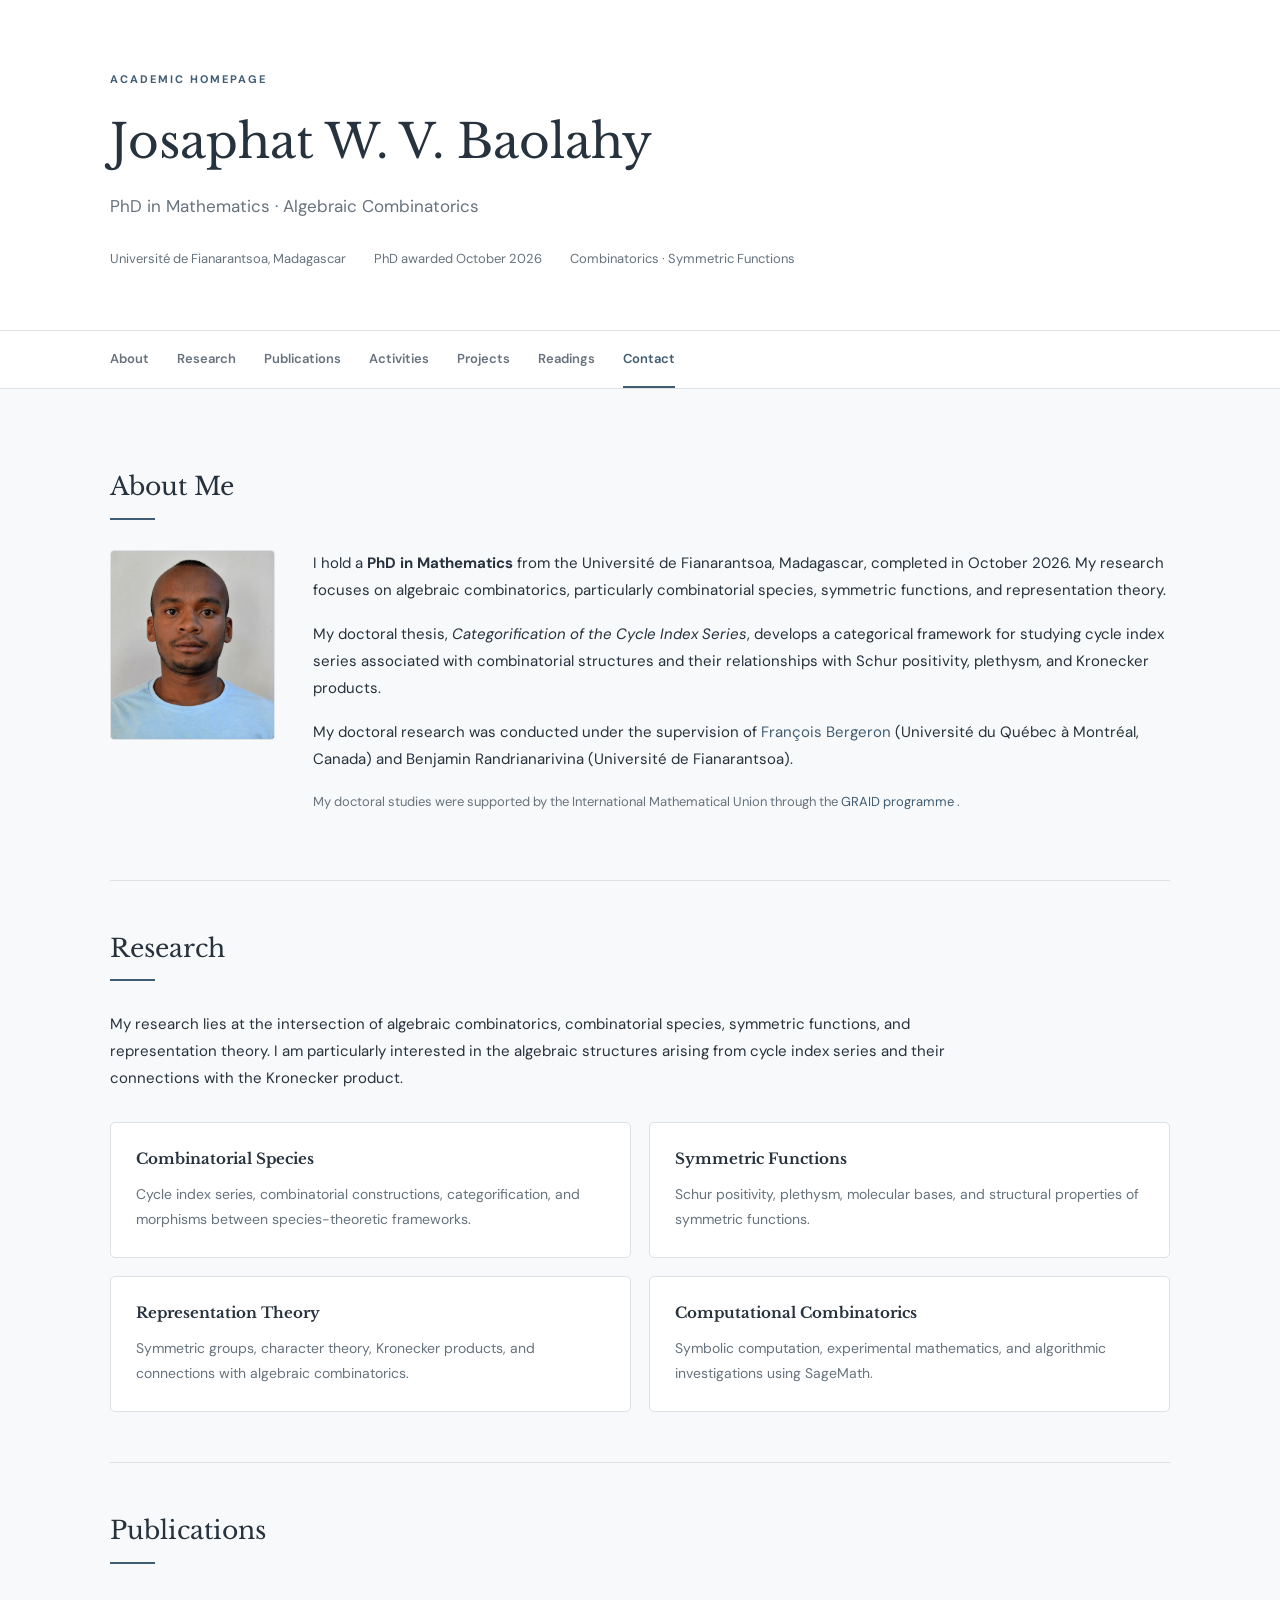
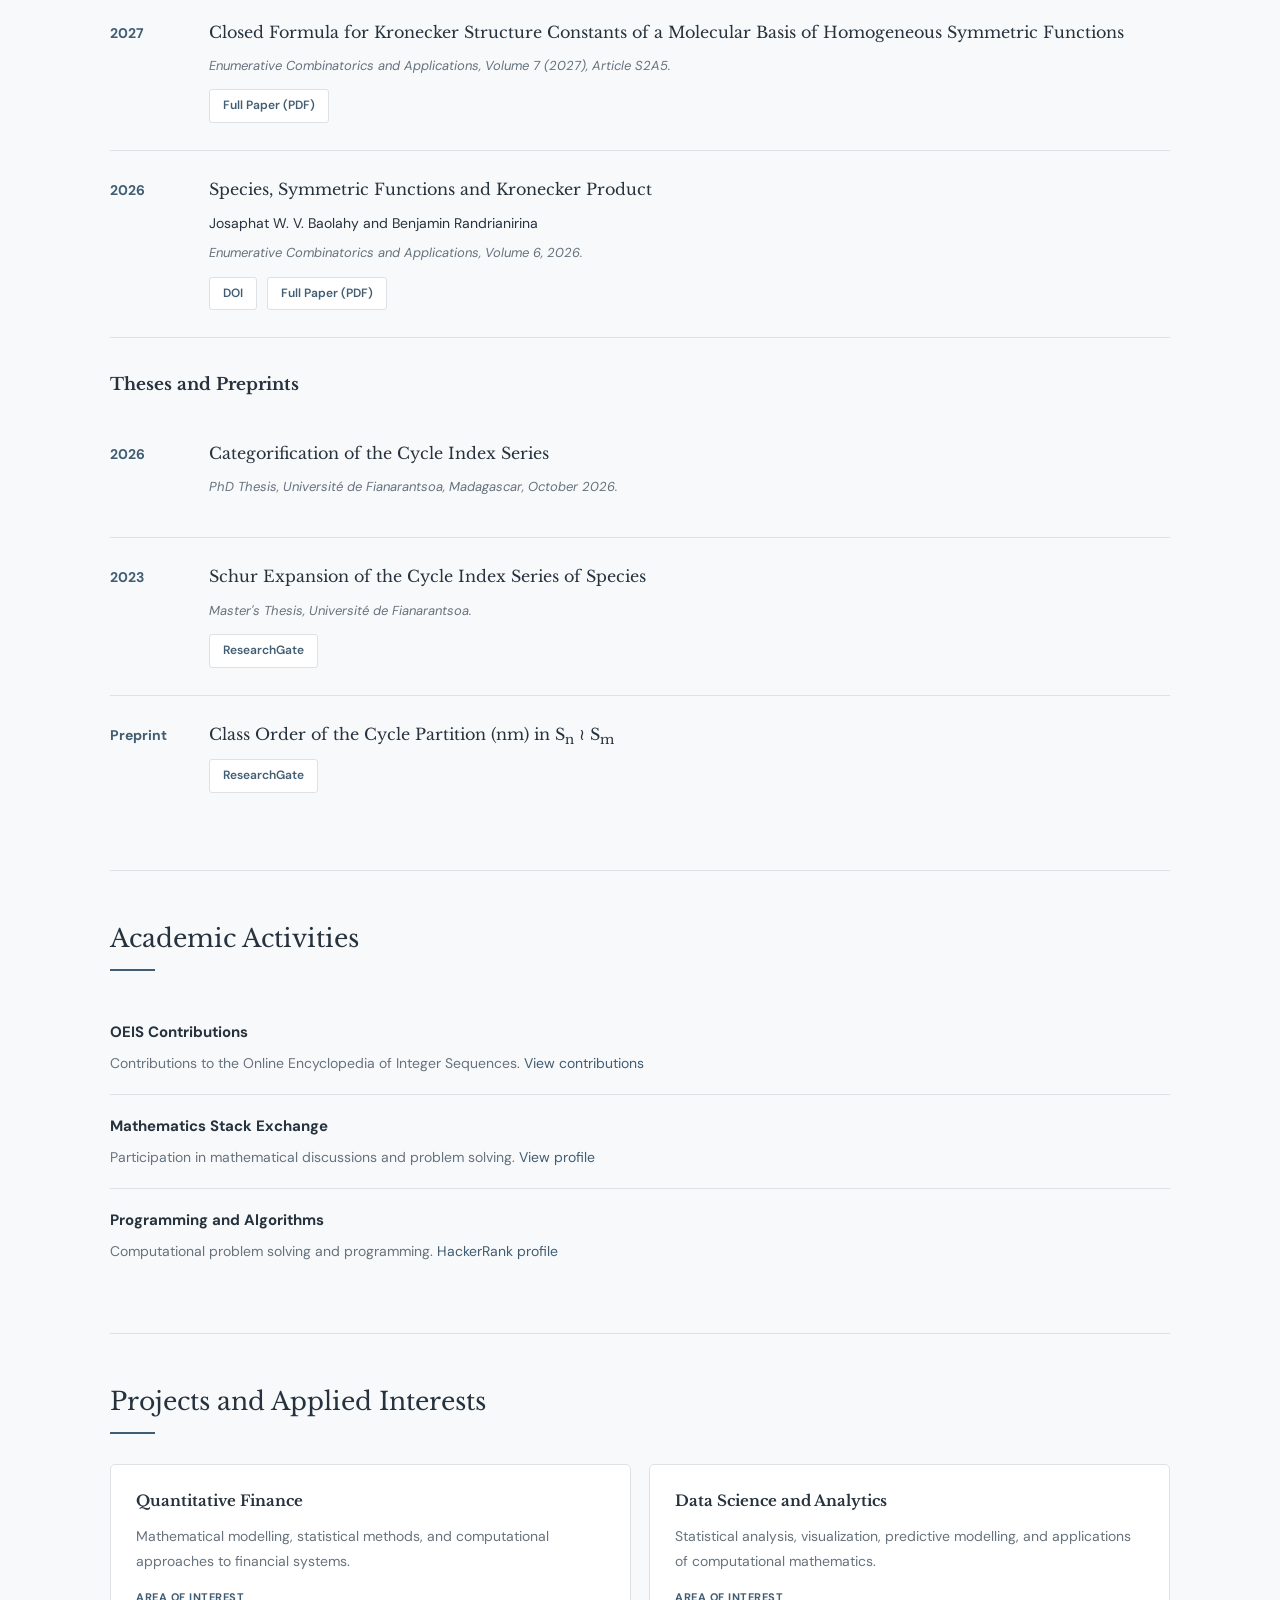
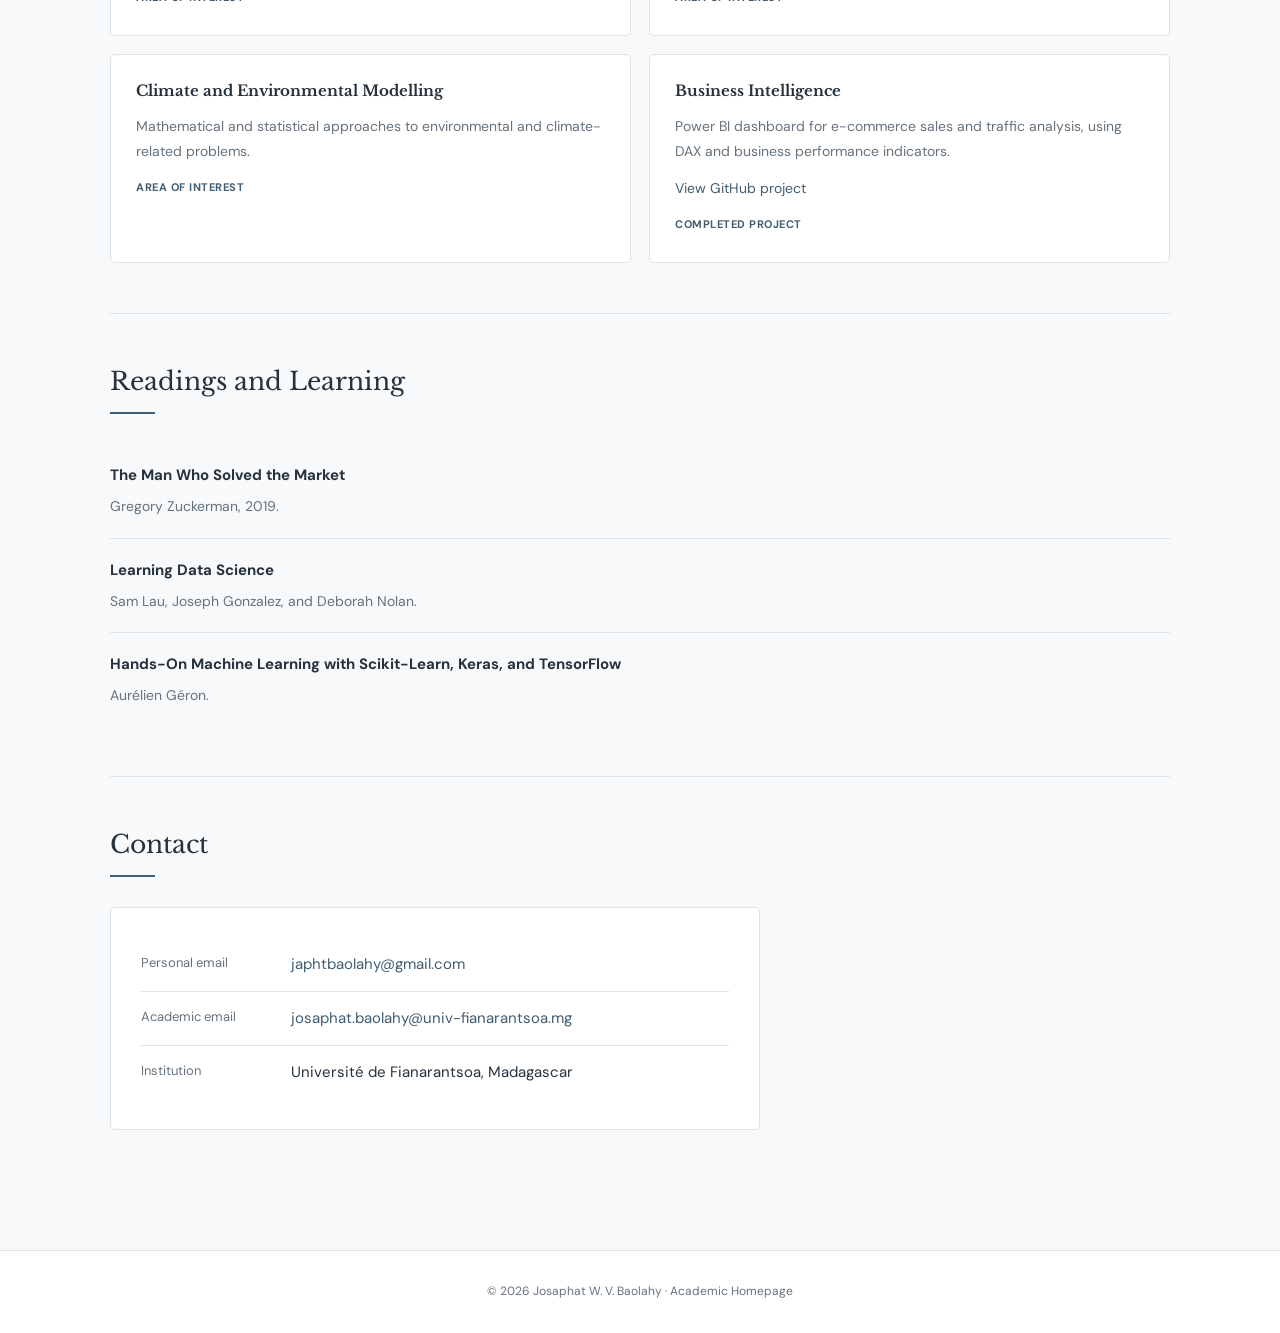
==== commit a4422b68: "update" ====
--- a/index.html
+++ b/index.html
@@ -1,819 +1,917 @@
+
 <!DOCTYPE html>
 <html lang="en">
 <head>
-  <meta charset="UTF-8" />
-  <meta name="viewport" content="width=device-width, initial-scale=1.0" />
-  <title>Josaphat Baolahy — Mathematician</title>
-  <link rel="preconnect" href="https://fonts.googleapis.com" />
-  <link rel="preconnect" href="https://fonts.gstatic.com" crossorigin />
-  <link href="https://fonts.googleapis.com/css2?family=EB+Garamond:ital,wght@0,400;0,500;0,600;1,400;1,500&family=DM+Mono:wght@300;400&family=Cormorant+Garamond:ital,wght@0,300;0,400;0,600;1,300;1,400&display=swap" rel="stylesheet" />
-  <style>
-    :root {
-      --ink:        #1a1a2e;
-      --paper:      #f8f5ef;
-      --cream:      #f0ebe0;
-      --gold:       #b8962e;
-      --gold-light: #d4af5a;
-      --muted:      #6b6560;
-      --rule:       #d8d0c4;
-      --accent:     #2d5a8e;
-      --accent-lt:  #e8eff8;
-      --card-bg:    #ffffff;
+<meta charset="UTF-8">
+<meta name="viewport" content="width=device-width, initial-scale=1.0">
+<meta name="description" content="Academic website of Josaphat W. V. Baolahy, PhD in Mathematics, specializing in algebraic combinatorics, symmetric functions and combinatorial species.">
+
+<title>Josaphat Baolahy | Mathematics</title>
+
+<link rel="preconnect" href="https://fonts.googleapis.com">
+<link rel="preconnect" href="https://fonts.gstatic.com" crossorigin>
+<link href="https://fonts.googleapis.com/css2?family=DM+Sans:wght@400;500;600;700&family=Libre+Baskerville:wght@400;700&display=swap" rel="stylesheet">
+
+<style>
+:root {
+  --background: #f8f9fa;
+  --surface: #ffffff;
+  --ink: #26323d;
+  --muted: #66727d;
+  --accent: #405d73;
+  --border: #dce2e6;
+}
+
+* {
+  box-sizing: border-box;
+}
+
+html {
+  scroll-behavior: smooth;
+}
+
+body {
+  margin: 0;
+  background: var(--background);
+  color: var(--ink);
+  font-family: "DM Sans", sans-serif;
+  font-size: 15px;
+  line-height: 1.8;
+}
+
+a {
+  color: var(--accent);
+  text-decoration: none;
+}
+
+a:hover {
+  text-decoration: underline;
+}
+
+.container {
+  width: min(1060px, 90%);
+  margin: auto;
+}
+
+/* HEADER */
+
+header {
+  background: var(--surface);
+  border-bottom: 1px solid var(--border);
+}
+
+.header-inner {
+  padding: 70px 0 60px;
+}
+
+.eyebrow {
+  text-transform: uppercase;
+  letter-spacing: 2px;
+  font-size: 11px;
+  font-weight: 700;
+  color: var(--accent);
+  margin-bottom: 18px;
+}
+
+h1, h2, h3 {
+  font-family: "Libre Baskerville", Georgia, serif;
+  line-height: 1.45;
+}
+
+h1 {
+  font-size: clamp(30px, 5vw, 47px);
+  font-weight: 400;
+  margin: 0 0 15px;
+}
+
+.subtitle {
+  font-size: 17px;
+  color: var(--muted);
+  margin: 0 0 25px;
+}
+
+.header-meta {
+  display: flex;
+  flex-wrap: wrap;
+  gap: 12px 28px;
+  color: var(--muted);
+  font-size: 13px;
+}
+
+/* NAVIGATION */
+
+nav {
+  background: var(--surface);
+  border-bottom: 1px solid var(--border);
+  position: sticky;
+  top: 0;
+  z-index: 10;
+}
+
+.nav-inner {
+  display: flex;
+  gap: 28px;
+  overflow-x: auto;
+  scrollbar-width: none;
+}
+
+.nav-inner a {
+  display: inline-block;
+  padding: 16px 0;
+  color: var(--muted);
+  font-size: 13px;
+  font-weight: 600;
+  white-space: nowrap;
+  border-bottom: 2px solid transparent;
+}
+
+.nav-inner a:hover,
+.nav-inner a.active {
+  color: var(--accent);
+  border-color: var(--accent);
+  text-decoration: none;
+}
+
+/* MAIN */
+
+main {
+  padding: 30px 0 70px;
+}
+
+section {
+  padding: 50px 0;
+  border-bottom: 1px solid var(--border);
+  scroll-margin-top: 70px;
+}
+
+section:last-child {
+  border-bottom: none;
+}
+
+.section-heading {
+  margin-bottom: 30px;
+}
+
+.section-heading h2 {
+  font-size: 25px;
+  font-weight: 400;
+  margin: 0 0 12px;
+}
+
+.section-heading::after {
+  content: "";
+  display: block;
+  width: 45px;
+  height: 2px;
+  background: var(--accent);
+}
+
+p {
+  margin-top: 0;
+}
+
+/* ABOUT */
+
+.about-grid {
+  display: grid;
+  grid-template-columns: 165px 1fr;
+  gap: 38px;
+  align-items: start;
+}
+
+.profile-photo {
+  width: 165px;
+  height: 190px;
+  object-fit: cover;
+  border-radius: 4px;
+  border: 1px solid var(--border);
+}
+
+.about-text p {
+  margin-bottom: 17px;
+}
+
+.note {
+  color: var(--muted);
+  font-size: 13px;
+}
+
+/* RESEARCH */
+
+.research-intro {
+  max-width: 850px;
+  margin-bottom: 30px;
+}
+
+.research-grid {
+  display: grid;
+  grid-template-columns: repeat(2, 1fr);
+  gap: 18px;
+}
+
+.research-card,
+.project-card {
+  background: var(--surface);
+  border: 1px solid var(--border);
+  border-radius: 5px;
+  padding: 25px;
+  transition: border-color .2s, transform .2s;
+}
+
+.research-card:hover,
+.project-card:hover {
+  border-color: var(--accent);
+  transform: translateY(-2px);
+}
+
+.research-card h3,
+.project-card h3 {
+  font-size: 15px;
+  margin: 0 0 12px;
+}
+
+.research-card p,
+.project-card p {
+  color: var(--muted);
+  font-size: 14px;
+  margin: 0;
+}
+
+/* PUBLICATIONS */
+
+.publication {
+  display: grid;
+  grid-template-columns: 75px 1fr;
+  gap: 24px;
+  padding: 27px 0;
+  border-bottom: 1px solid var(--border);
+}
+
+.publication:first-child {
+  padding-top: 0;
+}
+
+.publication:last-child {
+  border-bottom: none;
+}
+
+.pub-year {
+  color: var(--accent);
+  font-size: 14px;
+  font-weight: 700;
+}
+
+.publication h3 {
+  font-size: 16px;
+  font-weight: 400;
+  margin: 0 0 10px;
+}
+
+.pub-authors {
+  font-size: 14px;
+  color: var(--ink);
+  margin-bottom: 5px;
+}
+
+.pub-venue {
+  font-size: 13px;
+  color: var(--muted);
+  font-style: italic;
+  margin-bottom: 12px;
+}
+
+.pub-links {
+  display: flex;
+  flex-wrap: wrap;
+  gap: 10px;
+}
+
+.pub-links a {
+  display: inline-block;
+  padding: 5px 13px;
+  border: 1px solid var(--border);
+  border-radius: 3px;
+  font-size: 12px;
+  font-weight: 600;
+  background: var(--surface);
+}
+
+.pub-links a:hover {
+  background: var(--accent);
+  border-color: var(--accent);
+  color: white;
+  text-decoration: none;
+}
+
+/* ACTIVITIES */
+
+.activity {
+  padding: 18px 0;
+  border-bottom: 1px solid var(--border);
+}
+
+.activity:last-child {
+  border-bottom: none;
+}
+
+.activity strong {
+  display: block;
+  margin-bottom: 5px;
+}
+
+.activity p {
+  color: var(--muted);
+  font-size: 14px;
+  margin: 0;
+}
+
+/* PROJECTS */
+
+.project-grid {
+  display: grid;
+  grid-template-columns: repeat(2, 1fr);
+  gap: 18px;
+}
+
+.project-status {
+  display: inline-block;
+  margin-top: 14px;
+  color: var(--accent);
+  font-size: 11px;
+  font-weight: 700;
+  text-transform: uppercase;
+  letter-spacing: .5px;
+}
+
+/* CONTACT */
+
+.contact-panel {
+  background: var(--surface);
+  border: 1px solid var(--border);
+  border-radius: 5px;
+  padding: 30px;
+  max-width: 650px;
+}
+
+.contact-row {
+  display: grid;
+  grid-template-columns: 130px 1fr;
+  gap: 20px;
+  padding: 13px 0;
+  border-bottom: 1px solid var(--border);
+}
+
+.contact-row:last-child {
+  border-bottom: none;
+}
+
+.contact-label {
+  color: var(--muted);
+  font-size: 13px;
+}
+
+/* FOOTER */
+
+footer {
+  background: var(--surface);
+  border-top: 1px solid var(--border);
+  padding: 30px 0;
+  text-align: center;
+  font-size: 12px;
+  color: var(--muted);
+}
+
+/* RESPONSIVE */
+
+@media (max-width: 650px) {
+  .header-inner {
+    padding: 45px 0;
+  }
+
+  .about-grid {
+    grid-template-columns: 1fr;
+    gap: 22px;
+  }
+
+  .profile-photo {
+    width: 140px;
+    height: 160px;
+  }
+
+  .research-grid,
+  .project-grid {
+    grid-template-columns: 1fr;
+  }
+
+  .publication {
+    grid-template-columns: 1fr;
+    gap: 5px;
+  }
+
+  .contact-row {
+    grid-template-columns: 1fr;
+    gap: 3px;
+  }
+
+  section {
+    padding: 38px 0;
+  }
+}
+</style>
+</head>
+
+<body>
+
+<header>
+  <div class="container header-inner">
+
+    <div class="eyebrow">
+      Academic Homepage
+    </div>
+
+    <h1>Josaphat W. V. Baolahy</h1>
+
+    <p class="subtitle">
+      PhD in Mathematics · Algebraic Combinatorics
+    </p>
+
+    <div class="header-meta">
+      <span>Université de Fianarantsoa, Madagascar</span>
+      <span>PhD awarded October 2026</span>
+      <span>Combinatorics · Symmetric Functions</span>
+    </div>
+
+  </div>
+</header>
+
+<nav>
+  <div class="container nav-inner">
+    <a href="#about">About</a>
+    <a href="#research">Research</a>
+    <a href="#publications">Publications</a>
+    <a href="#activities">Activities</a>
+    <a href="#projects">Projects</a>
+    <a href="#readings">Readings</a>
+    <a href="#contact">Contact</a>
+  </div>
+</nav>
+
+<main class="container">
+
+<!-- ABOUT -->
+
+<section id="about">
+
+  <div class="section-heading">
+    <h2>About Me</h2>
+  </div>
+
+  <div class="about-grid">
+
+    <img
+      src="Josaphat-Baolahy.jpg"
+      alt="Josaphat Baolahy"
+      class="profile-photo"
+    >
+
+    <div class="about-text">
+
+      <p>
+        I hold a <strong>PhD in Mathematics</strong> from
+        the Université de Fianarantsoa, Madagascar,
+        completed in October 2026.
+        My research focuses on algebraic combinatorics,
+        particularly combinatorial species,
+        symmetric functions, and representation theory.
+      </p>
+
+      <p>
+        My doctoral thesis,
+        <em>Categorification of the Cycle Index Series</em>,
+        develops a categorical framework for studying
+        cycle index series associated with combinatorial
+        structures and their relationships with
+        Schur positivity, plethysm, and Kronecker products.
+      </p>
+
+      <p>
+        My doctoral research was conducted under the
+        supervision of
+        <a href="https://bergeron.math.uqam.ca/fr/francois-bergeron/">
+          François Bergeron
+        </a>
+        (Université du Québec à Montréal, Canada)
+        and Benjamin Randrianarivina
+        (Université de Fianarantsoa).
+      </p>
+
+      <p class="note">
+        My doctoral studies were supported by the
+        International Mathematical Union through the
+        <a href="https://friends-imu.org/graid/">
+          GRAID programme
+        </a>.
+      </p>
+
+    </div>
+  </div>
+
+</section>
+
+<!-- RESEARCH -->
+
+<section id="research">
+
+  <div class="section-heading">
+    <h2>Research</h2>
+  </div>
+
+  <p class="research-intro">
+    My research lies at the intersection of algebraic
+    combinatorics, combinatorial species, symmetric
+    functions, and representation theory.
+    I am particularly interested in the algebraic
+    structures arising from cycle index series and
+    their connections with the Kronecker product.
+  </p>
+
+  <div class="research-grid">
+
+    <div class="research-card">
+      <h3>Combinatorial Species</h3>
+      <p>
+        Cycle index series, combinatorial constructions,
+        categorification, and morphisms between
+        species-theoretic frameworks.
+      </p>
+    </div>
+
+    <div class="research-card">
+      <h3>Symmetric Functions</h3>
+      <p>
+        Schur positivity, plethysm, molecular bases,
+        and structural properties of symmetric functions.
+      </p>
+    </div>
+
+    <div class="research-card">
+      <h3>Representation Theory</h3>
+      <p>
+        Symmetric groups, character theory,
+        Kronecker products, and connections with
+        algebraic combinatorics.
+      </p>
+    </div>
+
+    <div class="research-card">
+      <h3>Computational Combinatorics</h3>
+      <p>
+        Symbolic computation, experimental mathematics,
+        and algorithmic investigations using SageMath.
+      </p>
+    </div>
+
+  </div>
+
+</section>
+
+<!-- PUBLICATIONS -->
+
+<section id="publications">
+
+  <div class="section-heading">
+    <h2>Publications</h2>
+  </div>
+
+  <div class="publication">
+
+    <div class="pub-year">2027</div>
+
+    <div>
+      <h3>
+        Closed Formula for Kronecker Structure Constants
+        of a Molecular Basis of Homogeneous Symmetric Functions
+      </h3>
+
+      <p class="pub-venue">
+        Enumerative Combinatorics and Applications,
+        Volume 7 (2027), Article S2A5.
+      </p>
+
+      <div class="pub-links">
+        <a href="https://ecajournal.haifa.ac.il/Volume2027/ECA2027_S2A5.pdf"
+           target="_blank" rel="noopener noreferrer">
+          Full Paper (PDF)
+        </a>
+      </div>
+    </div>
+
+  </div>
+
+  <div class="publication">
+
+    <div class="pub-year">2026</div>
+
+    <div>
+      <h3>
+        Species, Symmetric Functions and Kronecker Product
+      </h3>
+
+      <p class="pub-authors">
+        Josaphat W. V. Baolahy and Benjamin Randrianirina
+      </p>
+
+      <p class="pub-venue">
+        Enumerative Combinatorics and Applications,
+        Volume 6, 2026.
+      </p>
+
+      <div class="pub-links">
+
+        <a href="https://doi.org/10.54550/ECA2026V6S3R19"
+           target="_blank" rel="noopener noreferrer">
+          DOI
+        </a>
+
+        <a href="https://ecajournal.haifa.ac.il/Volume2026/ECA2026_S2A19.pdf"
+           target="_blank" rel="noopener noreferrer">
+          Full Paper (PDF)
+        </a>
+
+      </div>
+    </div>
+
+  </div>
+
+  <h3 style="font-size:17px; margin-top:35px;">
+    Theses and Preprints
+  </h3>
+
+  <div class="publication">
+
+    <div class="pub-year">2026</div>
+
+    <div>
+      <h3>
+        Categorification of the Cycle Index Series
+      </h3>
+
+      <p class="pub-venue">
+        PhD Thesis, Université de Fianarantsoa,
+        Madagascar, October 2026.
+      </p>
+    </div>
+
+  </div>
+
+  <div class="publication">
+
+    <div class="pub-year">2023</div>
+
+    <div>
+      <h3>
+        Schur Expansion of the Cycle Index Series of Species
+      </h3>
+
+      <p class="pub-venue">
+        Master's Thesis, Université de Fianarantsoa.
+      </p>
+
+      <div class="pub-links">
+        <a href="https://www.researchgate.net/publication/368405559_Schur_expansion_of_the_cycle_index_series_of_species"
+           target="_blank" rel="noopener noreferrer">
+          ResearchGate
+        </a>
+      </div>
+    </div>
+
+  </div>
+
+  <div class="publication">
+
+    <div class="pub-year">Preprint</div>
+
+    <div>
+      <h3>
+        Class Order of the Cycle Partition (nm)
+        in S<sub>n</sub> ≀ S<sub>m</sub>
+      </h3>
+
+      <div class="pub-links">
+        <a href="https://www.researchgate.net/publication/384903000_Class_Order_of_the_Cycle_Partition_nm_in_S"
+           target="_blank" rel="noopener noreferrer">
+          ResearchGate
+        </a>
+      </div>
+    </div>
+
+  </div>
+
+</section>
+
+<!-- ACTIVITIES -->
+
+<section id="activities">
+
+  <div class="section-heading">
+    <h2>Academic Activities</h2>
+  </div>
+
+  <div class="activity">
+    <strong>OEIS Contributions</strong>
+    <p>
+      Contributions to the Online Encyclopedia
+      of Integer Sequences.
+      <a href="https://oeis.org/search?q=josaphat+baolahy">
+        View contributions
+      </a>
+    </p>
+  </div>
+
+  <div class="activity">
+    <strong>Mathematics Stack Exchange</strong>
+    <p>
+      Participation in mathematical discussions
+      and problem solving.
+      <a href="https://math.stackexchange.com/users/677838/josaphat-baolahy">
+        View profile
+      </a>
+    </p>
+  </div>
+
+  <div class="activity">
+    <strong>Programming and Algorithms</strong>
+    <p>
+      Computational problem solving and programming.
+      <a href="https://www.hackerrank.com/profile/japhtbaolahy">
+        HackerRank profile
+      </a>
+    </p>
+  </div>
+
+</section>
+
+<!-- PROJECTS -->
+
+<section id="projects">
+
+  <div class="section-heading">
+    <h2>Projects and Applied Interests</h2>
+  </div>
+
+  <div class="project-grid">
+
+    <div class="project-card">
+      <h3>Quantitative Finance</h3>
+      <p>
+        Mathematical modelling, statistical methods,
+        and computational approaches to financial systems.
+      </p>
+      <span class="project-status">Area of interest</span>
+    </div>
+
+    <div class="project-card">
+      <h3>Data Science and Analytics</h3>
+      <p>
+        Statistical analysis, visualization,
+        predictive modelling, and applications
+        of computational mathematics.
+      </p>
+      <span class="project-status">Area of interest</span>
+    </div>
+
+    <div class="project-card">
+      <h3>Climate and Environmental Modelling</h3>
+      <p>
+        Mathematical and statistical approaches
+        to environmental and climate-related problems.
+      </p>
+      <span class="project-status">Area of interest</span>
+    </div>
+
+    <div class="project-card">
+      <h3>Business Intelligence</h3>
+      <p>
+        Power BI dashboard for e-commerce sales
+        and traffic analysis, using DAX
+        and business performance indicators.
+      </p>
+
+      <p style="margin-top:12px;">
+        <a href="https://github.com/BaolahyJosaphat/Teddy_Bears_Online_Sales"
+           target="_blank" rel="noopener noreferrer">
+          View GitHub project
+        </a>
+      </p>
+
+      <span class="project-status">Completed project</span>
+    </div>
+
+  </div>
+
+</section>
+
+<!-- READINGS -->
+
+<section id="readings">
+
+  <div class="section-heading">
+    <h2>Readings and Learning</h2>
+  </div>
+
+  <div class="activity">
+    <strong>
+      The Man Who Solved the Market
+    </strong>
+    <p>
+      Gregory Zuckerman, 2019.
+    </p>
+  </div>
+
+  <div class="activity">
+    <strong>
+      Learning Data Science
+    </strong>
+    <p>
+      Sam Lau, Joseph Gonzalez, and Deborah Nolan.
+    </p>
+  </div>
+
+  <div class="activity">
+    <strong>
+      Hands-On Machine Learning with Scikit-Learn,
+      Keras, and TensorFlow
+    </strong>
+    <p>
+      Aurélien Géron.
+    </p>
+  </div>
+
+</section>
+
+<!-- CONTACT -->
+
+<section id="contact">
+
+  <div class="section-heading">
+    <h2>Contact</h2>
+  </div>
+
+  <div class="contact-panel">
+
+    <div class="contact-row">
+      <span class="contact-label">Personal email</span>
+      <a href="mailto:japhtbaolahy@gmail.com">
+        japhtbaolahy@gmail.com
+      </a>
+    </div>
+
+    <div class="contact-row">
+      <span class="contact-label">Academic email</span>
+      <a href="mailto:josaphat.baolahy@univ-fianarantsoa.mg">
+        josaphat.baolahy@univ-fianarantsoa.mg
+      </a>
+    </div>
+
+    <div class="contact-row">
+      <span class="contact-label">Institution</span>
+      <span>Université de Fianarantsoa, Madagascar</span>
+    </div>
+
+  </div>
+
+</section>
+
+</main>
+
+<footer>
+  <div class="container">
+    © 2026 Josaphat W. V. Baolahy · Academic Homepage
+  </div>
+</footer>
+
+<script>
+const navLinks = document.querySelectorAll("nav a");
+const sections = document.querySelectorAll("main section");
+
+const observer = new IntersectionObserver(entries => {
+  entries.forEach(entry => {
+    if (entry.isIntersecting) {
+      navLinks.forEach(link => {
+        link.classList.toggle(
+          "active",
+          link.getAttribute("href") === "#" + entry.target.id
+        );
+      });
     }
-
-    *, *::before, *::after { box-sizing: border-box; margin: 0; padding: 0; }
-
-    html { scroll-behavior: smooth; }
-
-    body {
-      font-family: 'EB Garamond', Georgia, serif;
-      background: var(--paper);
-      color: var(--ink);
-      font-size: 18px;
-      line-height: 1.75;
-    }
-
-    /* ── HEADER ── */
-    header {
-      background: var(--ink);
-      color: var(--paper);
-      padding: 3.5rem 2rem 2.5rem;
-      position: relative;
-      overflow: hidden;
-    }
-    header::before {
-      content: '';
-      position: absolute;
-      top: 0; left: 0; right: 0; bottom: 0;
-      background:
-        radial-gradient(ellipse 60% 80% at 90% 50%, rgba(184,150,46,0.12) 0%, transparent 70%),
-        radial-gradient(ellipse 40% 60% at 10% 80%, rgba(45,90,142,0.18) 0%, transparent 60%);
-      pointer-events: none;
-    }
-    .header-inner {
-      max-width: 860px;
-      margin: 0 auto;
-      position: relative;
-    }
-    .header-label {
-      font-family: 'DM Mono', monospace;
-      font-size: 0.7rem;
-      letter-spacing: 0.2em;
-      text-transform: uppercase;
-      color: var(--gold-light);
-      margin-bottom: 0.75rem;
-    }
-    header h1 {
-      font-family: 'Cormorant Garamond', serif;
-      font-weight: 300;
-      font-size: clamp(2.4rem, 6vw, 3.8rem);
-      line-height: 1.1;
-      letter-spacing: 0.01em;
-      margin-bottom: 0.5rem;
-    }
-    header h1 em {
-      font-style: italic;
-      color: var(--gold-light);
-    }
-    .header-sub {
-      font-size: 0.95rem;
-      color: rgba(248,245,239,0.65);
-      margin-bottom: 1.5rem;
-      font-style: italic;
-    }
-    .header-meta {
-      display: flex;
-      flex-wrap: wrap;
-      gap: 0.5rem 1.5rem;
-      font-family: 'DM Mono', monospace;
-      font-size: 0.72rem;
-      color: rgba(248,245,239,0.55);
-    }
-    .header-meta a { color: var(--gold-light); text-decoration: none; }
-    .header-meta a:hover { text-decoration: underline; }
-    .header-divider {
-      border: none;
-      border-top: 1px solid rgba(184,150,46,0.35);
-      margin: 1.5rem 0 0;
-    }
-
-    /* ── NAV ── */
-    nav {
-      background: var(--cream);
-      border-bottom: 1px solid var(--rule);
-      position: sticky;
-      top: 0;
-      z-index: 100;
-    }
-    .nav-inner {
-      max-width: 860px;
-      margin: 0 auto;
-      display: flex;
-      gap: 0;
-      overflow-x: auto;
-      scrollbar-width: none;
-    }
-    .nav-inner::-webkit-scrollbar { display: none; }
-    nav button {
-      background: none;
-      border: none;
-      padding: 0.9rem 1.3rem;
-      font-family: 'DM Mono', monospace;
-      font-size: 0.72rem;
-      letter-spacing: 0.1em;
-      text-transform: uppercase;
-      color: var(--muted);
-      cursor: pointer;
-      white-space: nowrap;
-      position: relative;
-      transition: color 0.2s;
-    }
-    nav button::after {
-      content: '';
-      position: absolute;
-      bottom: 0; left: 0; right: 0;
-      height: 2px;
-      background: var(--gold);
-      transform: scaleX(0);
-      transition: transform 0.2s ease;
-    }
-    nav button:hover { color: var(--ink); }
-    nav button.active { color: var(--ink); }
-    nav button.active::after { transform: scaleX(1); }
-
-    /* ── MAIN ── */
-    main {
-      max-width: 860px;
-      margin: 0 auto;
-      padding: 2.5rem 2rem 5rem;
-    }
-
-    .section { display: none; animation: fadeUp 0.35s ease both; }
-    .section.active { display: block; }
-
-    @keyframes fadeUp {
-      from { opacity: 0; transform: translateY(10px); }
-      to   { opacity: 1; transform: translateY(0); }
-    }
-
-    /* ── SECTION HEADER ── */
-    .section-title {
-      font-family: 'Cormorant Garamond', serif;
-      font-weight: 300;
-      font-size: 2rem;
-      color: var(--ink);
-      margin-bottom: 0.3rem;
-    }
-    .section-rule {
-      border: none;
-      border-top: 1px solid var(--gold);
-      margin-bottom: 2rem;
-      width: 4rem;
-    }
-
-    /* ── ABOUT ── */
-    .about-grid {
-      display: grid;
-      grid-template-columns: 130px 1fr;
-      gap: 2rem;
-      align-items: start;
-    }
-    @media (max-width: 560px) {
-      .about-grid { grid-template-columns: 1fr; }
-      .about-photo { width: 100px !important; }
-    }
-    .about-photo {
-      width: 130px;
-      height: 130px;
-      border-radius: 50%;
-      object-fit: cover;
-      border: 3px solid var(--gold);
-      display: block;
-    }
-    .about-photo-placeholder {
-      width: 130px;
-      height: 130px;
-      border-radius: 50%;
-      background: linear-gradient(135deg, var(--ink) 0%, var(--accent) 100%);
-      display: flex;
-      align-items: center;
-      justify-content: center;
-      color: var(--gold-light);
-      font-family: 'Cormorant Garamond', serif;
-      font-size: 2.5rem;
-      font-weight: 300;
-      border: 3px solid var(--gold);
-      flex-shrink: 0;
-    }
-    .about-text p { margin-bottom: 1rem; color: #333; }
-    .about-text p:last-child { margin-bottom: 0; }
-    .about-text a { color: var(--accent); }
-    .funding-tag {
-      display: inline-flex;
-      align-items: center;
-      gap: 0.4rem;
-      font-family: 'DM Mono', monospace;
-      font-size: 0.68rem;
-      letter-spacing: 0.08em;
-      text-transform: uppercase;
-      background: var(--accent-lt);
-      color: var(--accent);
-      border: 1px solid rgba(45,90,142,0.2);
-      border-radius: 3px;
-      padding: 0.3rem 0.65rem;
-      margin-top: 0.5rem;
-    }
-
-    /* ── RESEARCH ── */
-    .paper-card {
-      background: var(--card-bg);
-      border: 1px solid var(--rule);
-      border-left: 3px solid var(--gold);
-      border-radius: 4px;
-      padding: 1.4rem 1.5rem;
-      margin-bottom: 1.2rem;
-      transition: box-shadow 0.2s, border-left-color 0.2s;
-    }
-    .paper-card:hover {
-      box-shadow: 0 4px 16px rgba(0,0,0,0.07);
-      border-left-color: var(--accent);
-    }
-    .paper-card .paper-tag {
-      font-family: 'DM Mono', monospace;
-      font-size: 0.65rem;
-      letter-spacing: 0.12em;
-      text-transform: uppercase;
-      color: var(--gold);
-      margin-bottom: 0.4rem;
-    }
-    .paper-card h3 {
-      font-family: 'Cormorant Garamond', serif;
-      font-weight: 500;
-      font-size: 1.2rem;
-      margin-bottom: 0.4rem;
-      line-height: 1.35;
-    }
-    .paper-card h3 a { color: var(--ink); text-decoration: none; }
-    .paper-card h3 a:hover { color: var(--accent); }
-    .paper-card .paper-meta {
-      font-family: 'DM Mono', monospace;
-      font-size: 0.7rem;
-      color: var(--muted);
-      margin-bottom: 0.6rem;
-    }
-    .paper-card .paper-abstract {
-      font-size: 0.9rem;
-      color: #555;
-      line-height: 1.6;
-    }
-    .paper-card .paper-links {
-      margin-top: 0.9rem;
-      display: flex;
-      gap: 0.6rem;
-      flex-wrap: wrap;
-    }
-    .paper-link {
-      font-family: 'DM Mono', monospace;
-      font-size: 0.68rem;
-      letter-spacing: 0.06em;
-      text-transform: uppercase;
-      padding: 0.3rem 0.75rem;
-      border-radius: 3px;
-      text-decoration: none;
-      transition: background 0.2s, color 0.2s;
-    }
-    .paper-link.primary {
-      background: var(--ink);
-      color: var(--paper);
-    }
-    .paper-link.primary:hover { background: var(--accent); }
-    .paper-link.secondary {
-      background: transparent;
-      color: var(--muted);
-      border: 1px solid var(--rule);
-    }
-    .paper-link.secondary:hover { border-color: var(--accent); color: var(--accent); }
-
-    .research-interests {
-      background: var(--cream);
-      border: 1px solid var(--rule);
-      border-radius: 4px;
-      padding: 1.2rem 1.5rem;
-      margin-top: 1.5rem;
-    }
-    .research-interests h4 {
-      font-family: 'DM Mono', monospace;
-      font-size: 0.7rem;
-      letter-spacing: 0.12em;
-      text-transform: uppercase;
-      color: var(--muted);
-      margin-bottom: 0.7rem;
-    }
-    .interest-tags {
-      display: flex;
-      flex-wrap: wrap;
-      gap: 0.5rem;
-    }
-    .interest-tag {
-      font-size: 0.85rem;
-      font-style: italic;
-      background: white;
-      border: 1px solid var(--rule);
-      border-radius: 20px;
-      padding: 0.2rem 0.8rem;
-      color: var(--ink);
-    }
-
-    /* ── PUBLICATIONS ── */
-    .pub-badge {
-      display: inline-flex;
-      align-items: center;
-      gap: 0.5rem;
-      background: linear-gradient(135deg, var(--ink), var(--accent));
-      color: white;
-      font-family: 'DM Mono', monospace;
-      font-size: 0.7rem;
-      letter-spacing: 0.1em;
-      text-transform: uppercase;
-      padding: 0.35rem 0.9rem;
-      border-radius: 3px;
-      margin-bottom: 1.5rem;
-    }
-    .pub-badge::before {
-      content: '✦';
-      color: var(--gold-light);
-    }
-    .pub-entry {
-      background: var(--card-bg);
-      border: 1px solid var(--rule);
-      border-radius: 4px;
-      padding: 1.6rem;
-      margin-bottom: 1.2rem;
-    }
-    .pub-entry .pub-venue {
-      font-family: 'DM Mono', monospace;
-      font-size: 0.68rem;
-      letter-spacing: 0.1em;
-      text-transform: uppercase;
-      color: var(--gold);
-      margin-bottom: 0.5rem;
-    }
-    .pub-entry h3 {
-      font-family: 'Cormorant Garamond', serif;
-      font-size: 1.25rem;
-      font-weight: 500;
-      margin-bottom: 0.4rem;
-    }
-    .pub-entry .pub-authors {
-      font-size: 0.9rem;
-      font-style: italic;
-      color: var(--muted);
-      margin-bottom: 0.4rem;
-    }
-    .pub-entry .pub-details {
-      font-family: 'DM Mono', monospace;
-      font-size: 0.7rem;
-      color: var(--muted);
-      margin-bottom: 0.9rem;
-    }
-    .pub-keywords {
-      display: flex;
-      flex-wrap: wrap;
-      gap: 0.4rem;
-      margin-bottom: 1rem;
-    }
-    .pub-keyword {
-      font-family: 'DM Mono', monospace;
-      font-size: 0.62rem;
-      background: var(--accent-lt);
-      color: var(--accent);
-      border-radius: 2px;
-      padding: 0.15rem 0.5rem;
-    }
-
-    /* ── ACTIVITIES ── */
-    .activity-list { list-style: none; }
-    .activity-list li {
-      padding: 0.8rem 0;
-      border-bottom: 1px solid var(--rule);
-      display: flex;
-      align-items: flex-start;
-      gap: 1rem;
-    }
-    .activity-list li:last-child { border-bottom: none; }
-    .activity-icon {
-      font-family: 'DM Mono', monospace;
-      font-size: 0.65rem;
-      letter-spacing: 0.08em;
-      color: var(--gold);
-      text-transform: uppercase;
-      flex-shrink: 0;
-      margin-top: 0.15rem;
-      min-width: 60px;
-    }
-    .activity-list a { color: var(--accent); }
-    .activity-list p { font-style: italic; color: #555; font-size: 0.95rem; }
-
-    /* ── PROJECTS ── */
-    .projects-grid {
-      display: grid;
-      grid-template-columns: 1fr 1fr;
-      gap: 1rem;
-    }
-    @media (max-width: 560px) { .projects-grid { grid-template-columns: 1fr; } }
-    .project-card {
-      background: var(--card-bg);
-      border: 1px solid var(--rule);
-      border-radius: 4px;
-      padding: 1.3rem;
-      transition: box-shadow 0.2s;
-    }
-    .project-card:hover { box-shadow: 0 4px 14px rgba(0,0,0,0.07); }
-    .project-icon {
-      font-size: 1.4rem;
-      margin-bottom: 0.5rem;
-    }
-    .project-card h3 {
-      font-family: 'Cormorant Garamond', serif;
-      font-size: 1.1rem;
-      font-weight: 500;
-      margin-bottom: 0.3rem;
-    }
-    .project-card p {
-      font-size: 0.87rem;
-      color: var(--muted);
-      font-style: italic;
-    }
-    .project-status {
-      font-family: 'DM Mono', monospace;
-      font-size: 0.6rem;
-      letter-spacing: 0.1em;
-      text-transform: uppercase;
-      color: var(--gold);
-      margin-top: 0.5rem;
-    }
-
-    /* ── READINGS ── */
-    .book-card {
-      background: var(--card-bg);
-      border: 1px solid var(--rule);
-      border-radius: 4px;
-      padding: 1.3rem 1.5rem;
-      margin-bottom: 1rem;
-      display: flex;
-      gap: 1rem;
-      align-items: flex-start;
-    }
-    .book-spine {
-      width: 6px;
-      align-self: stretch;
-      background: var(--gold);
-      border-radius: 2px;
-      flex-shrink: 0;
-    }
-    .book-info h3 {
-      font-family: 'Cormorant Garamond', serif;
-      font-weight: 500;
-      font-size: 1.05rem;
-      line-height: 1.35;
-      margin-bottom: 0.3rem;
-    }
-    .book-info .book-author {
-      font-style: italic;
-      font-size: 0.88rem;
-      color: var(--muted);
-    }
-
-    /* ── CONTACT ── */
-    .contact-card {
-      background: var(--card-bg);
-      border: 1px solid var(--rule);
-      border-radius: 4px;
-      padding: 2rem;
-      max-width: 480px;
-    }
-    .contact-row {
-      display: flex;
-      align-items: center;
-      gap: 1rem;
-      padding: 0.75rem 0;
-      border-bottom: 1px solid var(--rule);
-    }
-    .contact-row:last-child { border-bottom: none; }
-    .contact-label {
-      font-family: 'DM Mono', monospace;
-      font-size: 0.68rem;
-      letter-spacing: 0.1em;
-      text-transform: uppercase;
-      color: var(--muted);
-      min-width: 70px;
-    }
-    .contact-row a {
-      color: var(--accent);
-      text-decoration: none;
-      font-size: 0.95rem;
-    }
-    .contact-row a:hover { text-decoration: underline; }
-
-    /* ── FOOTER ── */
-    footer {
-      text-align: center;
-      padding: 2rem;
-      font-family: 'DM Mono', monospace;
-      font-size: 0.65rem;
-      letter-spacing: 0.08em;
-      color: var(--muted);
-      border-top: 1px solid var(--rule);
-    }
-  </style>
-</head>
-<body>
-
-<header>
-  <div class="header-inner">
-    <p class="header-label">Academic Portfolio</p>
-    <h1>Josaphat <em>Baolahy</em></h1>
-    <p class="header-sub">PhD Candidate in Mathematics · Algebraic Combinatorics</p>
-    <div class="header-meta">
-      <span>Université de Fianarantsoa</span>
-      <span>·</span>
-      <a href="https://bergeron.math.uqam.ca/fr/francois-bergeron/">Advisor: François Bergeron</a>, UQAM
-      <span>·</span>
-      <span>Co-advisor: Benjamin Randrianirina</span>
-      <span>·</span>
-      <a href="https://friends-imu.org/graid/">IMU–GRAID Fellow</a>
-    </div>
-    <hr class="header-divider" />
-  </div>
-</header>
-
-<nav>
-  <div class="nav-inner">
-    <button class="active" onclick="show('about', this)">About</button>
-    <button onclick="show('research', this)">Research</button>
-    <button onclick="show('publications', this)">Publications</button>
-    <button onclick="show('activities', this)">Activities</button>
-    <button onclick="show('projects', this)">Projects</button>
-    <button onclick="show('readings', this)">Readings</button>
-    <button onclick="show('contact', this)">Contact</button>
-  </div>
-</nav>
-
-<main>
-
-  <!-- ABOUT -->
-  <section id="about" class="section active">
-    <h2 class="section-title">About</h2>
-    <hr class="section-rule" />
-    <div class="about-grid">
-      <div class="about-photo-placeholder"><img src="Josaphat-Baolahy.jpg" alt="Josaphat Baolahy" class="about-photo"></div>
-      <div class="about-text">
-        <p>
-          I am a PhD candidate in Mathematics at the <strong>Université de Fianarantsoa</strong>, Madagascar,
-          specialising in <em>algebraic combinatorics</em>. My doctoral work is conducted under the joint supervision
-          of <a href="https://bergeron.math.uqam.ca/fr/francois-bergeron/">François Bergeron</a> (UQAM, Canada)
-          and Benjamin Randrianirina (Université de Fianarantsoa).
-        </p>
-        <p>
-          My research sits at the intersection of <em>symmetric function theory</em>,
-          <em>combinatorial species</em>, and <em>representation theory of the symmetric group</em>.
-          A central theme of my current work is understanding the Kronecker product of symmetric functions
-          through the lens of species-theoretic constructions.
-        </p>
-        <p>
-          My PhD is supported by the
-          <a href="https://friends-imu.org/graid/">International Mathematical Union (IMU)</a>
-          through the Graduate Research Assistantship in Developing Countries (GRAID) programme.
-        </p>
-        <span class="funding-tag">IMU · GRAID Programme</span>
-      </div>
-    </div>
-  </section>
-
-  <!-- RESEARCH -->
-  <section id="research" class="section">
-    <h2 class="section-title">Research</h2>
-    <hr class="section-rule" />
-
-    <div class="paper-card">
-      <p class="paper-tag">Published · 2026</p>
-      <h3><a href="https://doi.org/10.54550/ECA2026V6S3R19" target="_blank">
-        Species, Symmetric Functions and Kronecker Product
-      </a></h3>
-      <p class="paper-meta">
-        J. W. V. Baolahy &amp; B. Randrianirina &nbsp;·&nbsp;
-        <em>Enumerative Combinatorics and Applications</em>, Vol. 6, No. 3, Article #S2R19, 2026
-      </p>
-      <p class="paper-abstract">
-        We study two new families of symmetric functions arising from a species-theoretic construction
-        motivated by cycle structure. For each partition of <em>n</em>, we define two families of combinatorial
-        molecules giving rise to bases of the homogeneous symmetric functions of degree <em>n</em>. We
-        prove closure under the Kronecker product and generalise the classical Garsia–Remmel theorem to
-        these new settings.
-      </p>
-      <div class="paper-links">
-        <a href="https://doi.org/10.54550/ECA2026V6S3R19" class="paper-link primary" target="_blank">DOI ↗</a>
-        <a href="https://ecajournal.haifa.ac.il/Volume2026/ECA2026_S2A19.pdf" class="paper-link secondary" target="_blank">PDF ↗</a>
-      </div>
-    </div>
-
-    <div class="paper-card">
-      <p class="paper-tag">Master Thesis · 2023</p>
-      <h3><a href="https://www.researchgate.net/publication/368405559_Schur_expansion_of_the_cycle_index_series_of_species" target="_blank">
-        Schur Expansion of the Cycle Index Series of Species
-      </a></h3>
-      <p class="paper-meta">J. W. V. Baolahy &nbsp;·&nbsp; Master Thesis, Université de Fianarantsoa</p>
-      <p class="paper-abstract">
-        A study of the Schur-positive decomposition of cycle index series associated with combinatorial
-        species, exploring the representation-theoretic underpinnings of species-generated symmetric functions.
-      </p>
-      <div class="paper-links">
-        <a href="https://www.researchgate.net/publication/368405559_Schur_expansion_of_the_cycle_index_series_of_species" class="paper-link primary" target="_blank">ResearchGate ↗</a>
-      </div>
-    </div>
-
-    <div class="paper-card">
-      <p class="paper-tag">Preprint</p>
-      <h3><a href="https://www.researchgate.net/publication/384903000_Class_Order_of_the_Cycle_Partition_nm_in_S" target="_blank">
-        Class Order of the Cycle Partition (nm) in S<sub>n</sub> ≀ S<sub>m</sub>
-      </a></h3>
-      <p class="paper-meta">J. W. V. Baolahy</p>
-      <p class="paper-abstract">
-        An investigation of the class orders of specific cycle partitions in the wreath product
-        S<sub>n</sub> ≀ S<sub>m</sub>, contributing to the combinatorial study of these groups.
-      </p>
-      <div class="paper-links">
-        <a href="https://www.researchgate.net/publication/384903000_Class_Order_of_the_Cycle_Partition_nm_in_S" class="paper-link primary" target="_blank">ResearchGate ↗</a>
-      </div>
-    </div>
-
-    <div class="research-interests">
-      <h4>Research Interests</h4>
-      <div class="interest-tags">
-        <span class="interest-tag">Symmetric Functions</span>
-        <span class="interest-tag">Combinatorial Species Theory</span>
-        <span class="interest-tag">Kronecker Product</span>
-        <span class="interest-tag">Schur Positivity</span>
-        <span class="interest-tag">Group Representations</span>
-        <span class="interest-tag">Cycle Index Series</span>
-        <span class="interest-tag">Algebraic Combinatorics</span>
-      </div>
-    </div>
-  </section>
-
-  <!-- PUBLICATIONS -->
-  <section id="publications" class="section">
-    <h2 class="section-title">Publications</h2>
-    <hr class="section-rule" />
-
-    <span class="pub-badge">Peer-Reviewed Article</span>
-
-    <div class="pub-entry">
-      <p class="pub-venue">Enumerative Combinatorics and Applications · ECA 6:3 (2026) #S2R19</p>
-      <h3>Species, Symmetric Functions and Kronecker Product</h3>
-      <p class="pub-authors">Josaphat W. V. Baolahy and Benjamin Randrianirina</p>
-      <p class="pub-details">
-        Received: December 12, 2025 &nbsp;·&nbsp; Accepted: April 26, 2026 &nbsp;·&nbsp; Published: May 8, 2026
-        &nbsp;·&nbsp; DOI: 10.54550/ECA2026V6S3R19
-        &nbsp;·&nbsp; Released under CC BY-ND 4.0
-      </p>
-      <div class="pub-keywords">
-        <span class="pub-keyword">Algebraic Combinatorics</span>
-        <span class="pub-keyword">Species Theory</span>
-        <span class="pub-keyword">Cycle Index Series</span>
-        <span class="pub-keyword">Kronecker Product</span>
-        <span class="pub-keyword">Symmetric Functions</span>
-        <span class="pub-keyword">MSC: 05E05 · 05A15 · 05E10 · 18D10</span>
-      </div>
-      <div class="paper-links">
-        <a href="https://doi.org/10.54550/ECA2026V6S3R19" class="paper-link primary" target="_blank">DOI ↗</a>
-        <a href="https://ecajournal.haifa.ac.il/Volume2026/ECA2026_S2A19.pdf" class="paper-link secondary" target="_blank">Full PDF ↗</a>
-      </div>
-    </div>
-  </section>
-
-  <!-- ACTIVITIES -->
-  <section id="activities" class="section">
-    <h2 class="section-title">Activities</h2>
-    <hr class="section-rule" />
-    <ul class="activity-list">
-      <li>
-        <span class="activity-icon">Q &amp; A</span>
-        <div>
-          <a href="https://math.stackexchange.com/users/677838/josaphat-baolahy" target="_blank">Mathematics Stack Exchange</a>
-          <p>Active contributor to mathematical problem-solving and discussion.</p>
-        </div>
-      </li>
-      <li>
-        <span class="activity-icon">Coding</span>
-        <div>
-          <a href="https://www.hackerrank.com/profile/japhtbaolahy" target="_blank">HackerRank</a>
-          <p>Competitive programming and algorithmic problem-solving.</p>
-        </div>
-      </li>
-      <li>
-        <span class="activity-icon">Sequences</span>
-        <div>
-          <a href="https://oeis.org/search?q=josaphat+baolahy&language=english&go=Search" target="_blank">OEIS Contributions</a>
-          <p>Contributor to the Online Encyclopedia of Integer Sequences.</p>
-        </div>
-      </li>
-      <li>
-        <span class="activity-icon">Learning</span>
-        <div>
-          <p><em>Learning Data Science: Data Wrangling, Exploration, Visualization, and Modeling with Python</em> — Sam Lau, Joseph Gonzalez, Deborah Nolan (2023)</p>
-        </div>
-      </li>
-      <li>
-        <span class="activity-icon">Learning</span>
-        <div>
-          <p><em>Hands-On Machine Learning with Scikit-Learn, Keras, and TensorFlow</em> — Aurélien Géron (2022)</p>
-        </div>
-      </li>
-    </ul>
-  </section>
-
-  <!-- PROJECTS -->
-  <section id="projects" class="section">
-    <h2 class="section-title">Projects</h2>
-    <hr class="section-rule" />
-    <p style="color:var(--muted); font-style:italic; margin-bottom:1.5rem; font-size:0.95rem;">
-      Applied mathematics and data science projects currently in development.
-    </p>
-    <div class="projects-grid">
-      <div class="project-card">
-        <div class="project-icon">📈</div>
-        <h3>Finance</h3>
-        <p>Mathematical modelling and quantitative analysis in financial systems.</p>
-        <p class="project-status">In development</p>
-      </div>
-      <div class="project-card">
-        <div class="project-icon">🏥</div>
-        <h3>Healthcare</h3>
-        <p>Data-driven approaches to healthcare modelling and analytics.</p>
-        <p class="project-status">In development</p>
-      </div>
-      <div class="project-card">
-        <div class="project-icon">🌍</div>
-        <h3>Climate &amp; Ecology</h3>
-        <p>Statistical and combinatorial tools applied to climate change research.</p>
-        <p class="project-status">In development</p>
-      </div>
-      <div class="project-card">
-        <div class="project-icon">💼</div>
-        <h3>Business</h3>
-        <p>Optimisation and decision-making models for business applications.</p>
-        <p class="project-status">In development</p>
-      </div>
-    </div>
-  </section>
-
-  <!-- READINGS -->
-  <section id="readings" class="section">
-    <h2 class="section-title">Readings</h2>
-    <hr class="section-rule" />
-    <div class="book-card">
-      <div class="book-spine"></div>
-      <div class="book-info">
-        <h3>The Man Who Solved the Market: How Jim Simons Launched the Quant Revolution</h3>
-        <p class="book-author">Gregory Zuckerman — Portfolio/Penguin, November 2019</p>
-      </div>
-    </div>
-  </section>
-
-  <!-- CONTACT -->
-  <section id="contact" class="section">
-    <h2 class="section-title">Contact</h2>
-    <hr class="section-rule" />
-    <div class="contact-card">
-      <div class="contact-row">
-        <span class="contact-label">Personal</span>
-        <a href="mailto:japhtbaolahy@gmail.com">japhtbaolahy@gmail.com</a>
-      </div>
-      <div class="contact-row">
-        <span class="contact-label">Institutional</span>
-        <a href="mailto:josaphat.baolahy@univ-fianarantsoa.mg">josaphat.baolahy@univ-fianarantsoa.mg</a>
-      </div>
-      <div class="contact-row">
-        <span class="contact-label">University</span>
-        <span style="font-size:0.92rem; color:#444;">Université de Fianarantsoa, Madagascar</span>
-      </div>
-    </div>
-  </section>
-
-</main>
-
-<footer>
-  Josaphat W. V. Baolahy &nbsp;·&nbsp; Université de Fianarantsoa &nbsp;·&nbsp; Updated 2026
-</footer>
-
-<script>
-  function show(id, btn) {
-    document.querySelectorAll('.section').forEach(s => s.classList.remove('active'));
-    document.querySelectorAll('nav button').forEach(b => b.classList.remove('active'));
-    document.getElementById(id).classList.add('active');
-    btn.classList.add('active');
-  }
+  });
+}, {
+  rootMargin: "-100px 0px -55% 0px",
+  threshold: 0
+});
+
+sections.forEach(section => observer.observe(section));
 </script>
+
 </body>
 </html>
